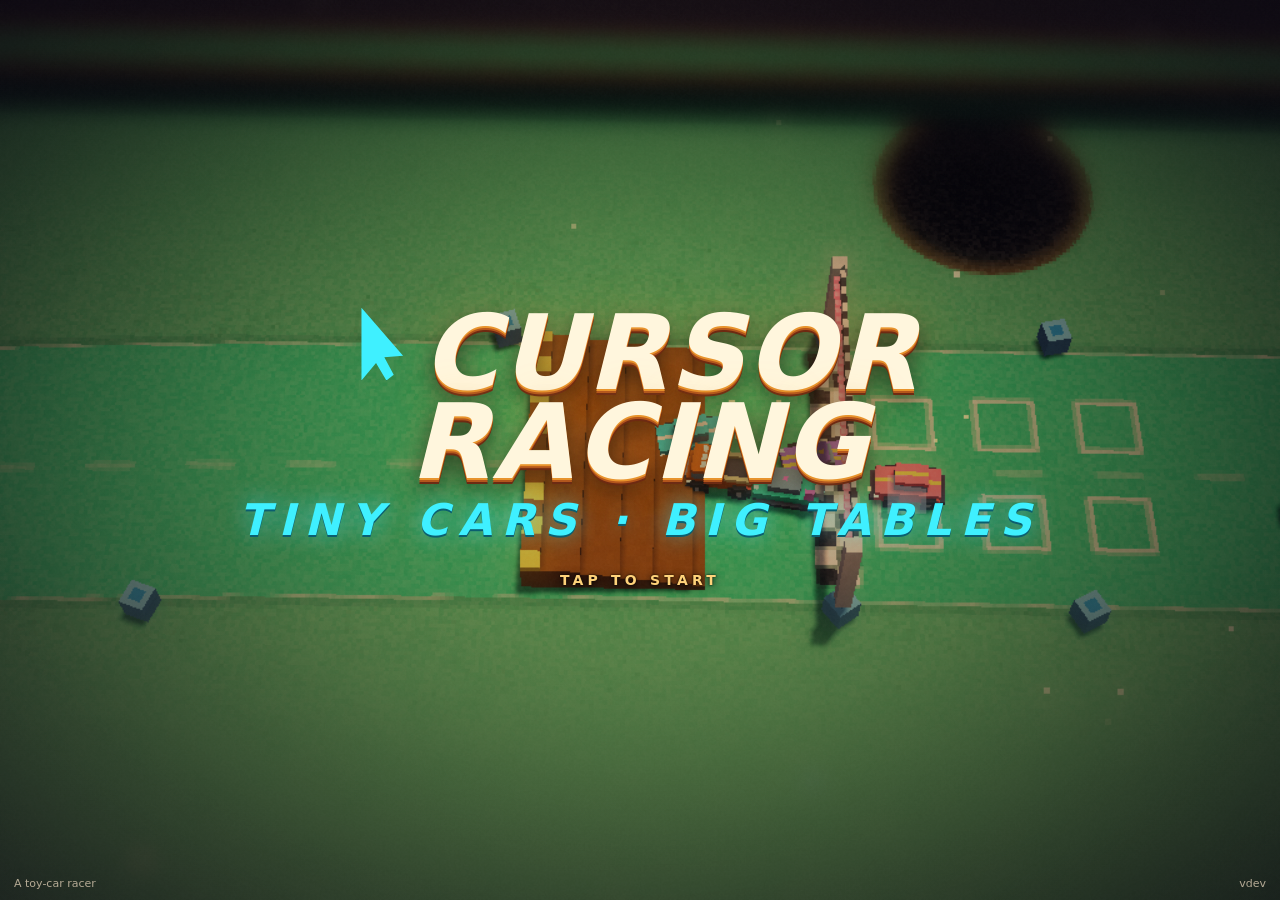
==== index.html @ c166838c "Initial commit" ====
<!DOCTYPE html>
<html lang="en">
<head>
  <meta charset="utf-8">
  <meta name="viewport" content="width=device-width, initial-scale=1, maximum-scale=1, user-scalable=no, viewport-fit=cover">
  <meta name="theme-color" content="#120f22">
  <meta name="description" content="Tiny toy cars racing across kitchen tables, desks, sandboxes and pool tables. A top-down micro racer with pixel-art diorama visuals.">
  <meta name="apple-mobile-web-app-capable" content="yes">
  <meta name="mobile-web-app-capable" content="yes">
  <meta name="apple-mobile-web-app-status-bar-style" content="black-translucent">
  <meta name="apple-mobile-web-app-title" content="Cursor Racing">
  <title>Cursor Racing</title>
  <link rel="manifest" href="manifest.webmanifest">
  <link rel="icon" href="icons/icon.svg" type="image/svg+xml">
  <link rel="apple-touch-icon" href="icons/apple-touch-icon.png">
  <link rel="stylesheet" href="css/style.css">
</head>
<body>
  <canvas id="cv" aria-label="Race track"></canvas>
  <div id="ui">
    <section id="scr-title" class="screen"></section>
    <section id="scr-menu" class="screen"></section>
    <section id="scr-cups" class="screen"></section>
    <section id="scr-tracks" class="screen"></section>
    <section id="scr-garage" class="screen"></section>
    <section id="scr-settings" class="screen"></section>
    <section id="scr-standings" class="screen"></section>
    <section id="scr-results" class="screen"></section>
    <section id="scr-hud" class="screen hud"></section>
  </div>
  <div id="modal" class="modal hidden"></div>
  <div id="toast" class="toast"></div>
  <div id="update" class="update hidden"></div>
  <noscript><p style="color:#fff;padding:2rem">Cursor Racing needs JavaScript enabled.</p></noscript>
  <script src="js/util.js"></script>
  <script src="js/gl.js"></script>
  <script src="js/models.js"></script>
  <script src="js/tracks.js"></script>
  <script src="js/world.js"></script>
  <script src="js/render.js"></script>
  <script src="js/audio.js"></script>
  <script src="js/save.js"></script>
  <script src="js/game.js"></script>
  <script src="js/ui.js"></script>
  <script src="js/main.js"></script>
</body>
</html>
---- css/style.css ----
/* Cursor Racing — UI. System fonts only. Diorama style: dark glass panels, thin gold trim, pixel accents. */
:root {
  --ink: #0d0b1a; --panel: rgba(18, 16, 36, 0.82); --panel2: rgba(30, 26, 58, 0.9);
  --line: rgba(255, 214, 140, 0.22); --line2: rgba(255, 214, 140, 0.5);
  --text: #f5efe1; --muted: #b5aa95; --gold: #ffd37a; --gold2: #f0a83c; --cyan: #3ff0ff; --hot: #ff4d6d; --ok: #69f0ae;
  --safe-t: env(safe-area-inset-top, 0px); --safe-b: env(safe-area-inset-bottom, 0px);
  --safe-l: env(safe-area-inset-left, 0px); --safe-r: env(safe-area-inset-right, 0px);
  --disp: "Trebuchet MS", "Avenir Next", "Segoe UI", ui-rounded, system-ui, sans-serif;
  font-family: ui-sans-serif, system-ui, -apple-system, "Segoe UI", Roboto, Arial, sans-serif;
}
* { box-sizing: border-box; -webkit-tap-highlight-color: transparent; }
html, body { margin: 0; height: 100%; background: var(--ink); color: var(--text); overflow: hidden; overscroll-behavior: none; }
body { user-select: none; -webkit-user-select: none; -webkit-touch-callout: none; touch-action: none; }
button { font: inherit; color: inherit; }
#cv { position: fixed; inset: 0; width: 100vw; height: 100vh; height: 100dvh; display: block; image-rendering: auto; }
#ui { position: fixed; inset: 0; pointer-events: none; }
.screen { position: absolute; inset: 0; display: none; pointer-events: auto; overflow-y: auto; overflow-x: hidden;
  padding: calc(14px + var(--safe-t)) calc(14px + var(--safe-r)) calc(18px + var(--safe-b)) calc(14px + var(--safe-l)); }
.screen.active { display: block; animation: rise .28s ease both; }
.screen.hud { padding: 0; overflow: hidden; pointer-events: none; animation: none; }
@keyframes rise { from { opacity: 0; transform: translateY(8px); } to { opacity: 1; transform: none; } }
.wrap { max-width: 920px; margin: 0 auto; }
h1, h2, h3 { margin: 0; font-family: var(--disp); }
h2 { font-size: 13px; letter-spacing: .22em; text-transform: uppercase; color: var(--gold); font-weight: 700; }
.muted { color: var(--muted); } .small { font-size: 12px; }
.row { display: flex; gap: 10px; align-items: center; } .spacer { flex: 1; }
.gold { color: var(--gold); }

/* panels with gold trim */
.panel { position: relative; background: linear-gradient(180deg, rgba(40, 34, 76, 0.86), rgba(16, 14, 32, 0.9)); border: 1px solid var(--line);
  border-radius: 14px; padding: 14px; box-shadow: 0 10px 30px rgba(0, 0, 0, 0.45), inset 0 1px 0 rgba(255, 240, 200, 0.08); backdrop-filter: blur(6px); -webkit-backdrop-filter: blur(6px); }
.panel::before { content: ""; position: absolute; inset: 4px; border: 1px solid rgba(255, 214, 140, 0.1); border-radius: 10px; pointer-events: none; }

/* buttons */
.btn { appearance: none; position: relative; border: 1px solid var(--line2); border-radius: 12px; padding: 13px 18px; cursor: pointer;
  background: linear-gradient(180deg, rgba(60, 52, 110, 0.95), rgba(28, 24, 54, 0.95)); font-weight: 800; font-family: var(--disp);
  letter-spacing: .06em; font-size: 15px; text-transform: uppercase; box-shadow: 0 4px 0 rgba(0, 0, 0, 0.35), inset 0 1px 0 rgba(255, 255, 255, 0.12);
  transition: transform .08s ease, filter .15s ease; }
.btn:active { transform: translateY(2px); box-shadow: 0 2px 0 rgba(0, 0, 0, 0.35); }
.btn:hover { filter: brightness(1.12); }
.btn.primary { background: linear-gradient(180deg, #ffd37a, #e8932c); color: #2a1606; border-color: #fff1c9; }
.btn.cyan { background: linear-gradient(180deg, #7ff7ff, #1fb7d6); color: #052129; border-color: #d9feff; }
.btn.ghost { background: rgba(255, 255, 255, 0.05); box-shadow: none; }
.btn.small { padding: 8px 12px; font-size: 12px; border-radius: 10px; }
.btn[disabled] { opacity: .45; filter: grayscale(.6); pointer-events: none; }
.btn .sub { display: block; font-size: 11px; font-weight: 600; letter-spacing: .04em; text-transform: none; opacity: .75; margin-top: 2px; font-family: system-ui, sans-serif; }

/* top bar */
.topbar { display: flex; align-items: center; gap: 10px; margin-bottom: 14px; }
.topbar h1 { font-size: 20px; letter-spacing: .08em; text-transform: uppercase; font-style: italic; }
.coins { display: inline-flex; align-items: center; gap: 6px; padding: 7px 12px; border-radius: 999px; background: rgba(0, 0, 0, 0.35); border: 1px solid var(--line); font-weight: 800; color: var(--gold); }
.coin { width: 14px; height: 14px; border-radius: 50%; background: radial-gradient(circle at 35% 35%, #fff3c4, #ffc94a 45%, #c27a12); box-shadow: 0 0 6px rgba(255, 200, 80, .6); display: inline-block; }

/* title */
#scr-title { display: none; text-align: center; }
#scr-title.active { display: flex; flex-direction: column; align-items: center; justify-content: center; }
.logo { font-family: var(--disp); font-weight: 900; font-style: italic; line-height: .86; text-transform: uppercase; letter-spacing: .02em;
  font-size: clamp(46px, 12vw, 104px); color: #fff6dd;
  text-shadow: 0 2px 0 #e8932c, 0 4px 0 #b4561c, 0 6px 0 #6e2a12, 0 10px 24px rgba(0, 0, 0, .6), 0 0 40px rgba(255, 190, 90, .35); }
.logo small { display: block; font-size: .42em; letter-spacing: .38em; color: var(--cyan); text-shadow: 0 2px 0 #0b5e70, 0 0 24px rgba(63, 240, 255, .6); margin-top: .3em; }
.logo .cur { display: inline-block; width: .5em; height: .7em; vertical-align: .08em; margin-right: .08em; background: var(--cyan); clip-path: polygon(0 0, 0 100%, 28% 76%, 48% 100%, 62% 92%, 44% 68%, 80% 66%); filter: drop-shadow(0 2px 0 #0b5e70); }
.tap { margin-top: 34px; font-weight: 800; letter-spacing: .3em; text-transform: uppercase; font-size: 14px; animation: blink 1.4s ease-in-out infinite; color: var(--gold); }
@keyframes blink { 50% { opacity: .35; } }
.ver { position: absolute; bottom: calc(10px + var(--safe-b)); right: calc(14px + var(--safe-r)); font-size: 11px; color: var(--muted); }
.titlefoot { position: absolute; bottom: calc(10px + var(--safe-b)); left: calc(14px + var(--safe-l)); font-size: 11px; color: var(--muted); }

/* main menu */
.menu-grid { display: grid; grid-template-columns: repeat(2, 1fr); gap: 12px; }
.menu-grid .btn { text-align: left; padding: 18px 16px; font-size: 17px; min-height: 84px; }
.menu-grid .btn.wide { grid-column: span 2; }
.menu-grid .btn .ico { float: right; font-size: 26px; opacity: .9; }
@media (min-width: 760px) { .menu-grid { grid-template-columns: repeat(3, 1fr); } .menu-grid .btn.wide { grid-column: span 3; } }
.menu-logo { font-size: clamp(30px, 7vw, 54px); margin: 4px 0 14px; text-align: left; }
.menu-logo small { letter-spacing: .3em; }

/* cards */
.cards { display: grid; grid-template-columns: repeat(auto-fill, minmax(200px, 1fr)); gap: 12px; }
.card { position: relative; padding: 12px; border-radius: 14px; border: 1px solid var(--line); background: linear-gradient(180deg, rgba(48, 42, 90, 0.85), rgba(20, 18, 40, 0.9)); cursor: pointer; transition: transform .1s ease, border-color .15s; }
.card:hover { border-color: var(--line2); transform: translateY(-2px); }
.card.sel { border-color: var(--cyan); box-shadow: 0 0 0 2px rgba(63, 240, 255, .35), 0 8px 24px rgba(0, 0, 0, .4); }
.card.locked { opacity: .55; cursor: default; }
.card h3 { font-size: 16px; letter-spacing: .04em; }
.card .meta { font-size: 12px; color: var(--muted); margin-top: 4px; }
.card .tag { position: absolute; top: 10px; right: 10px; font-size: 10px; font-weight: 800; letter-spacing: .12em; text-transform: uppercase; padding: 3px 7px; border-radius: 6px; background: rgba(0, 0, 0, .35); color: var(--gold); }
.card .thumb { width: 100%; aspect-ratio: 16/10; border-radius: 10px; background: #0003; display: block; margin-bottom: 8px; image-rendering: pixelated; object-fit: contain; }
.trophy { display: inline-block; width: 18px; height: 18px; margin-right: 4px; vertical-align: -3px; clip-path: polygon(10% 0, 90% 0, 85% 40%, 60% 60%, 60% 78%, 78% 100%, 22% 100%, 40% 78%, 40% 60%, 15% 40%); }
.trophy.g1 { background: linear-gradient(#fff3bf, #f59f00); } .trophy.g2 { background: linear-gradient(#f8f9fa, #adb5bd); } .trophy.g3 { background: linear-gradient(#ffd8a8, #c06a2a); } .trophy.g0 { background: #ffffff22; }

/* garage */
.garage { display: grid; grid-template-columns: 1fr; gap: 12px; }
@media (min-width: 760px) { .garage { grid-template-columns: 1.1fr 1fr; } }
.showcase { display: flex; flex-direction: column; align-items: center; justify-content: center; min-height: 220px; background: radial-gradient(ellipse at 50% 70%, rgba(255, 211, 122, .18), transparent 65%); }
.showcase canvas { image-rendering: pixelated; width: min(320px, 80%); height: auto; animation: bob 2.4s ease-in-out infinite; }
@keyframes bob { 50% { transform: translateY(-5px); } }
.carnav { display: flex; align-items: center; gap: 8px; width: 100%; }
.carnav h3 { flex: 1; text-align: center; font-size: 22px; font-style: italic; text-transform: uppercase; letter-spacing: .06em; }
.stat { display: grid; grid-template-columns: 76px 1fr; gap: 8px; align-items: center; font-size: 12px; margin: 6px 0; color: var(--muted); font-weight: 700; letter-spacing: .08em; text-transform: uppercase; }
.bar { height: 10px; border-radius: 6px; background: rgba(255, 255, 255, .08); overflow: hidden; position: relative; }
.bar i { position: absolute; inset: 0 auto 0 0; background: linear-gradient(90deg, var(--gold2), var(--gold)); border-radius: 6px; }
.bar b { position: absolute; inset: 0 auto 0 0; background: linear-gradient(90deg, #1fb7d6, var(--cyan)); border-radius: 6px; opacity: .9; }
.paints { display: flex; flex-wrap: wrap; gap: 8px; margin-top: 8px; }
.sw { width: 30px; height: 30px; border-radius: 8px; border: 2px solid rgba(255, 255, 255, .2); cursor: pointer; box-shadow: inset 0 -6px 0 rgba(0, 0, 0, .25); }
.sw.sel { border-color: #fff; box-shadow: 0 0 0 2px var(--cyan), inset 0 -6px 0 rgba(0, 0, 0, .25); }
.upg { display: grid; grid-template-columns: 1fr auto; gap: 8px; align-items: center; padding: 8px 0; border-top: 1px solid var(--line); }
.pips { display: inline-flex; gap: 3px; margin-left: 6px; } .pips i { width: 10px; height: 10px; border-radius: 2px; background: rgba(255, 255, 255, .12); } .pips i.on { background: var(--cyan); box-shadow: 0 0 6px rgba(63, 240, 255, .6); }

/* settings */
.set { display: grid; grid-template-columns: 1fr auto; gap: 10px; align-items: center; padding: 10px 0; border-bottom: 1px solid var(--line); }
.set:last-child { border-bottom: 0; }
.set .lbl b { display: block; font-size: 14px; } .set .lbl span { font-size: 12px; color: var(--muted); }
.seg { display: inline-flex; border: 1px solid var(--line2); border-radius: 10px; overflow: hidden; }
.seg button { border: 0; background: transparent; padding: 8px 10px; font-weight: 800; font-size: 12px; letter-spacing: .06em; text-transform: uppercase; cursor: pointer; }
.seg button.on { background: var(--gold); color: #2a1606; }
input[type=range] { width: 140px; accent-color: var(--gold); }
.tog { width: 52px; height: 30px; border-radius: 999px; border: 1px solid var(--line2); background: rgba(255, 255, 255, .08); position: relative; cursor: pointer; }
.tog::after { content: ""; position: absolute; top: 3px; left: 3px; width: 22px; height: 22px; border-radius: 50%; background: #ddd; transition: left .15s; }
.tog.on { background: var(--gold2); } .tog.on::after { left: 25px; background: #fff; }

/* standings / results */
.table { width: 100%; border-collapse: collapse; font-size: 14px; }
.table td, .table th { padding: 9px 8px; text-align: left; border-bottom: 1px solid var(--line); }
.table th { font-size: 11px; color: var(--muted); letter-spacing: .14em; text-transform: uppercase; }
.table tr.me td { color: var(--cyan); font-weight: 800; }
.table td.num { text-align: right; font-variant-numeric: tabular-nums; }
.chip { display: inline-block; width: 12px; height: 12px; border-radius: 3px; margin-right: 6px; vertical-align: -1px; }
.bigplace { font-family: var(--disp); font-weight: 900; font-style: italic; font-size: clamp(56px, 14vw, 110px); line-height: 1; text-align: center; color: #fff6dd; text-shadow: 0 3px 0 #e8932c, 0 6px 0 #6e2a12, 0 10px 30px rgba(0, 0, 0, .6); }
.reward { text-align: center; font-weight: 800; color: var(--gold); margin: 6px 0 14px; }
.actions { display: flex; gap: 10px; flex-wrap: wrap; margin-top: 14px; } .actions .btn { flex: 1; min-width: 140px; }

/* HUD */
.hud-top { position: absolute; top: calc(8px + var(--safe-t)); left: calc(10px + var(--safe-l)); right: calc(10px + var(--safe-r)); display: flex; align-items: flex-start; gap: 10px; pointer-events: none; }
.hud-box { background: rgba(10, 8, 22, 0.55); border: 1px solid rgba(255, 214, 140, .2); border-radius: 12px; padding: 6px 10px; backdrop-filter: blur(4px); -webkit-backdrop-filter: blur(4px); text-shadow: 0 1px 2px #000; }
.hud-pos { font-family: var(--disp); font-weight: 900; font-style: italic; font-size: 38px; line-height: 1; color: #fff6dd; text-shadow: 0 2px 0 #e8932c, 0 3px 0 #6e2a12, 0 4px 10px #000; }
.hud-pos sup { font-size: 16px; margin-left: 1px; }
.hud-pos small { font-size: 14px; color: var(--muted); text-shadow: none; margin-left: 3px; font-style: normal; }
.hud-lap { font-weight: 800; font-size: 13px; letter-spacing: .1em; } .hud-time { font-variant-numeric: tabular-nums; font-size: 13px; color: var(--muted); }
.hud-pause { pointer-events: auto; width: 44px; height: 44px; border-radius: 12px; border: 1px solid rgba(255, 214, 140, .3); background: rgba(10, 8, 22, .55); display: grid; place-items: center; cursor: pointer; }
.hud-pause::before { content: ""; width: 14px; height: 16px; border-left: 5px solid #fff; border-right: 5px solid #fff; box-sizing: border-box; }
.minimap { width: 120px; height: auto; border-radius: 10px; background: rgba(10, 8, 22, .45); border: 1px solid rgba(255, 214, 140, .2); }
.boostbar { width: 120px; height: 9px; border-radius: 6px; background: rgba(0, 0, 0, .45); overflow: hidden; margin-top: 5px; border: 1px solid rgba(255, 255, 255, .15); }
.boostbar i { display: block; height: 100%; width: 0; background: linear-gradient(90deg, #ff922b, #ffd43b, #fff3bf); box-shadow: 0 0 8px #ffb84d; }
.boostbar.full i { animation: pulse .5s ease-in-out infinite alternate; }
@keyframes pulse { to { filter: brightness(1.5); } }
.ko-pips { display: flex; gap: 6px; flex-wrap: wrap; } .ko-pips div { font-size: 11px; font-weight: 800; display: flex; align-items: center; gap: 4px; }
.ko-pips i { width: 9px; height: 9px; border-radius: 50%; background: rgba(255, 255, 255, .15); display: inline-block; } .ko-pips i.on { background: var(--gold); box-shadow: 0 0 6px var(--gold); }

.hud-msg { position: absolute; left: 0; right: 0; top: 30%; text-align: center; pointer-events: none; }
.hud-msg div { display: inline-block; font-family: var(--disp); font-weight: 900; font-style: italic; text-transform: uppercase; font-size: clamp(30px, 8vw, 64px); color: #fff6dd;
  text-shadow: 0 3px 0 #e8932c, 0 6px 0 #6e2a12, 0 10px 24px rgba(0, 0, 0, .7); animation: pop .35s cubic-bezier(.2, 1.6, .5, 1) both; }
.hud-msg div.count { font-size: clamp(60px, 18vw, 140px); }
.hud-msg div.warn { color: #ffd6dd; text-shadow: 0 3px 0 #e03157, 0 6px 0 #5c0f22, 0 10px 24px rgba(0, 0, 0, .7); }
.hud-msg div.info { font-size: clamp(22px, 6vw, 40px); }
@keyframes pop { from { transform: scale(.4); opacity: 0; } to { transform: none; opacity: 1; } }

/* touch controls */
.touch { position: absolute; inset: 0; pointer-events: auto; touch-action: none; }
.tbtn { position: absolute; border-radius: 50%; border: 2px solid rgba(255, 255, 255, .28); background: rgba(10, 8, 22, .35); display: grid; place-items: center;
  font-weight: 900; font-size: 12px; letter-spacing: .1em; color: rgba(255, 255, 255, .9); backdrop-filter: blur(2px); -webkit-backdrop-filter: blur(2px); text-shadow: 0 1px 2px #000; }
.tbtn.on { background: rgba(255, 211, 122, .4); border-color: var(--gold); }
.tbtn.boost { width: 86px; height: 86px; right: calc(22px + var(--safe-r)); bottom: calc(26px + var(--safe-b)); border-color: rgba(255, 180, 80, .6); }
.tbtn.boost .ring { position: absolute; inset: -6px; border-radius: 50%; background: conic-gradient(#ffd43b var(--p, 0%), transparent 0); -webkit-mask: radial-gradient(circle, transparent 58%, #000 60%); mask: radial-gradient(circle, transparent 58%, #000 60%); }
.tbtn.brake { width: 66px; height: 66px; right: calc(122px + var(--safe-r)); bottom: calc(22px + var(--safe-b)); }
.tbtn.gas { width: 76px; height: 76px; right: calc(30px + var(--safe-r)); bottom: calc(128px + var(--safe-b)); }
.tbtn.left, .tbtn.right { width: 78px; height: 78px; bottom: calc(26px + var(--safe-b)); font-size: 26px; }
.tbtn.left { left: calc(20px + var(--safe-l)); } .tbtn.right { left: calc(112px + var(--safe-l)); }
.stick-base { position: absolute; width: 120px; height: 120px; margin: -60px 0 0 -60px; border-radius: 50%; border: 2px solid rgba(255, 255, 255, .25); background: radial-gradient(circle, rgba(63, 240, 255, .12), rgba(10, 8, 22, .25)); pointer-events: none; display: none; }
.stick-knob { position: absolute; left: 50%; top: 50%; width: 52px; height: 52px; margin: -26px 0 0 -26px; border-radius: 50%; background: radial-gradient(circle at 40% 35%, #c9fbff, #3ff0ff 60%, #148da3); box-shadow: 0 0 16px rgba(63, 240, 255, .6); }
.stick-hint { position: absolute; left: calc(20px + var(--safe-l)); bottom: calc(30px + var(--safe-b)); font-size: 11px; font-weight: 800; letter-spacing: .14em; color: rgba(255, 255, 255, .55); text-transform: uppercase; pointer-events: none; }

/* modal / toast / update */
.modal { position: fixed; inset: 0; z-index: 20; display: grid; place-items: center; background: rgba(5, 4, 12, .6); padding: 18px; }
.modal.hidden { display: none; }
.modal .panel { width: min(460px, 100%); max-height: 88vh; overflow: auto; }
.modal h2 { margin-bottom: 10px; }
.hidden { display: none !important; }
.toast { position: fixed; left: 50%; bottom: calc(24px + var(--safe-b)); transform: translate(-50%, 30px); opacity: 0; transition: all .25s ease; z-index: 30; pointer-events: none;
  background: rgba(18, 16, 36, .95); border: 1px solid var(--line2); border-radius: 12px; padding: 10px 16px; font-weight: 700; font-size: 14px; max-width: 90vw; text-align: center; }
.toast.show { opacity: 1; transform: translate(-50%, 0); }
.update { position: fixed; top: calc(10px + var(--safe-t)); left: 50%; transform: translateX(-50%); z-index: 25; display: flex; gap: 10px; align-items: center;
  background: rgba(18, 16, 36, .95); border: 1px solid var(--line2); border-radius: 12px; padding: 8px 10px 8px 14px; font-size: 13px; font-weight: 700; }
.help li { margin: 6px 0; color: var(--muted); } .help b { color: var(--text); }
@media (prefers-reduced-motion: reduce) { .screen.active, .showcase canvas, .tap { animation: none; } }
/* keep menus readable over the live race behind them */
#scr-menu, #scr-cups, #scr-tracks, #scr-garage, #scr-settings, #scr-standings, #scr-results { background: linear-gradient(180deg, rgba(13, 11, 26, 0.55), rgba(13, 11, 26, 0.35) 40%, rgba(13, 11, 26, 0.75)); }
#scr-title { background: radial-gradient(ellipse at 50% 45%, rgba(13, 11, 26, 0.15), rgba(13, 11, 26, 0.6)); }
.btn.ghost { background: rgba(18, 16, 36, 0.72); }
.logo small { letter-spacing: .22em; }
.tap { text-shadow: 0 2px 8px #000, 0 0 2px #000; }
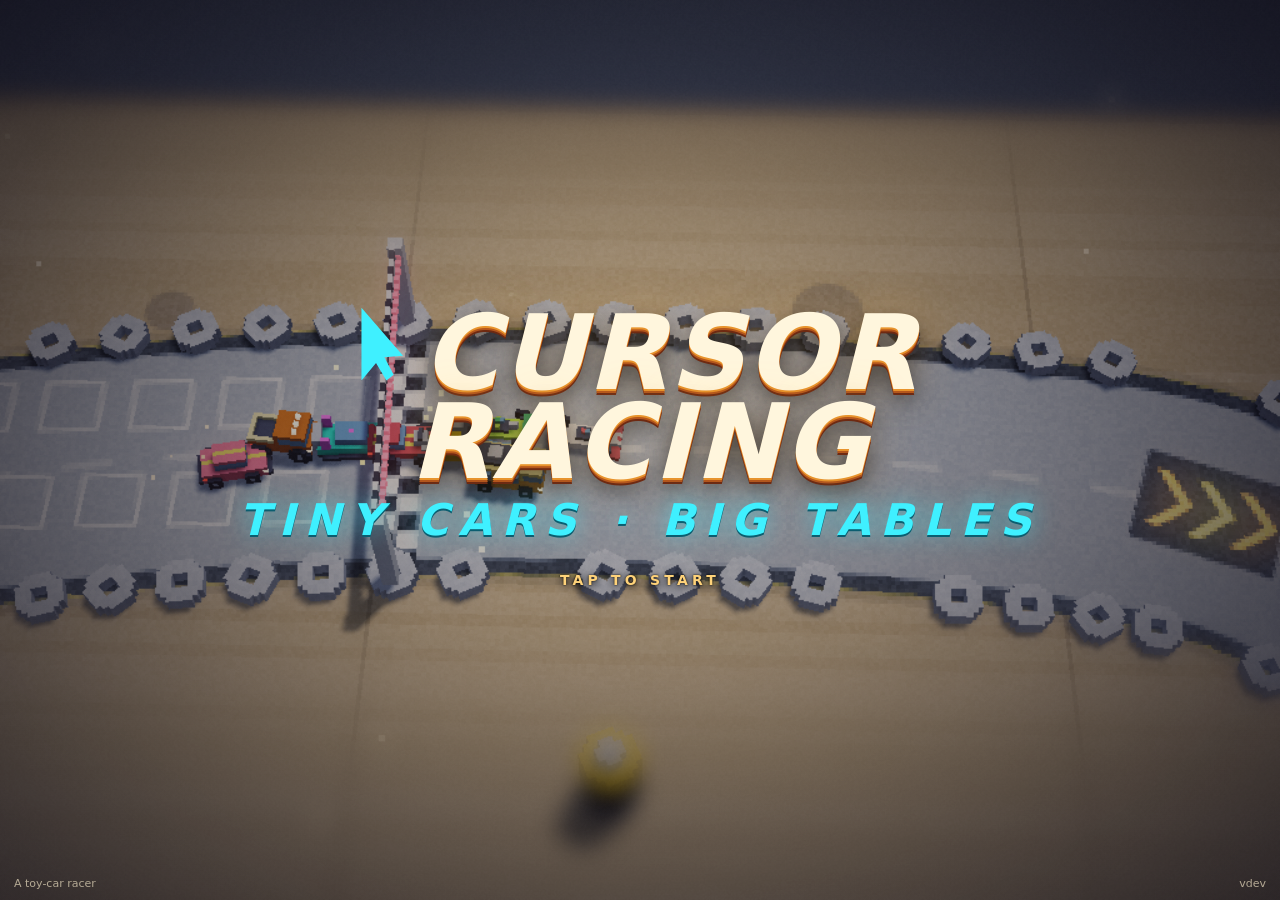
==== commit b1a4ac7b: "1.2.0: custom races with up to 19 rivals, hazards, power-ups, 8 new cars, per-table music - Quick Ra" ====
--- a/index.html
+++ b/index.html
@@ -40,6 +40,7 @@
   <script src="js/render.js"></script>
   <script src="js/audio.js"></script>
   <script src="js/save.js"></script>
+  <script src="js/extras.js"></script>
   <script src="js/game.js"></script>
   <script src="js/ui.js"></script>
   <script src="js/main.js"></script>
--- a/css/style.css
+++ b/css/style.css
@@ -186,3 +186,24 @@
 .btn.ghost { background: rgba(18, 16, 36, 0.72); }
 .logo small { letter-spacing: .22em; }
 .tap { text-shadow: 0 2px 8px #000, 0 0 2px #000; }
+/* race setup */
+.setup { display: grid; gap: 10px; margin-bottom: 14px; }
+.setrow { display: flex; align-items: center; gap: 12px; flex-wrap: wrap; }
+.setrow > span:first-child { width: 104px; font-weight: 800; font-size: 13px; letter-spacing: .1em; text-transform: uppercase; color: var(--gold); }
+.setrow input[type=range] { flex: 1; min-width: 140px; max-width: 320px; }
+.setrow b { min-width: 24px; text-align: center; font-size: 18px; }
+.stepper { display: inline-flex; align-items: center; gap: 10px; }
+/* power-up slot, running order, song title */
+.hud-item { pointer-events: auto; width: 52px; height: 52px; border-radius: 12px; border: 2px dashed rgba(255, 214, 140, .35); background: rgba(10, 8, 22, .45); display: grid; place-items: center; font-size: 28px; cursor: pointer; }
+.hud-item.full { border: 2px solid var(--gold); box-shadow: 0 0 14px rgba(255, 211, 122, .6); animation: pulse .6s ease-in-out infinite alternate; }
+.hud-board { position: absolute; left: calc(10px + var(--safe-l)); top: calc(112px + var(--safe-t)); font-size: 12px; font-weight: 700; pointer-events: none; text-shadow: 0 1px 2px #000; }
+.hud-board div { display: flex; align-items: center; gap: 6px; padding: 2px 8px 2px 4px; margin-bottom: 2px; border-radius: 6px; background: rgba(10, 8, 22, .45); min-width: 92px; }
+.hud-board div.me { background: rgba(63, 240, 255, .25); color: #fff; }
+.hud-board div.gap { background: none; justify-content: center; min-width: 0; padding: 0; }
+.hud-board b { width: 16px; text-align: right; color: var(--gold); }
+.hud-board i { width: 8px; height: 8px; border-radius: 2px; display: inline-block; }
+.hud-song { position: absolute; left: 50%; bottom: calc(14px + var(--safe-b)); transform: translateX(-50%); font-size: 12px; font-weight: 700; color: var(--muted); opacity: 0; animation: songIn 5s ease 1s both; pointer-events: none; text-shadow: 0 1px 2px #000; white-space: nowrap; }
+@keyframes songIn { 10%, 75% { opacity: .9; } 100% { opacity: 0; } }
+.tbtn.itembtn { width: 64px; height: 64px; right: calc(118px + var(--safe-r)); bottom: calc(100px + var(--safe-b)); font-size: 22px; }
+.tbtn.itembtn.full { border-color: var(--gold); background: rgba(255, 211, 122, .3); }
+@media (max-height: 520px) { .hud-board { display: none; } }
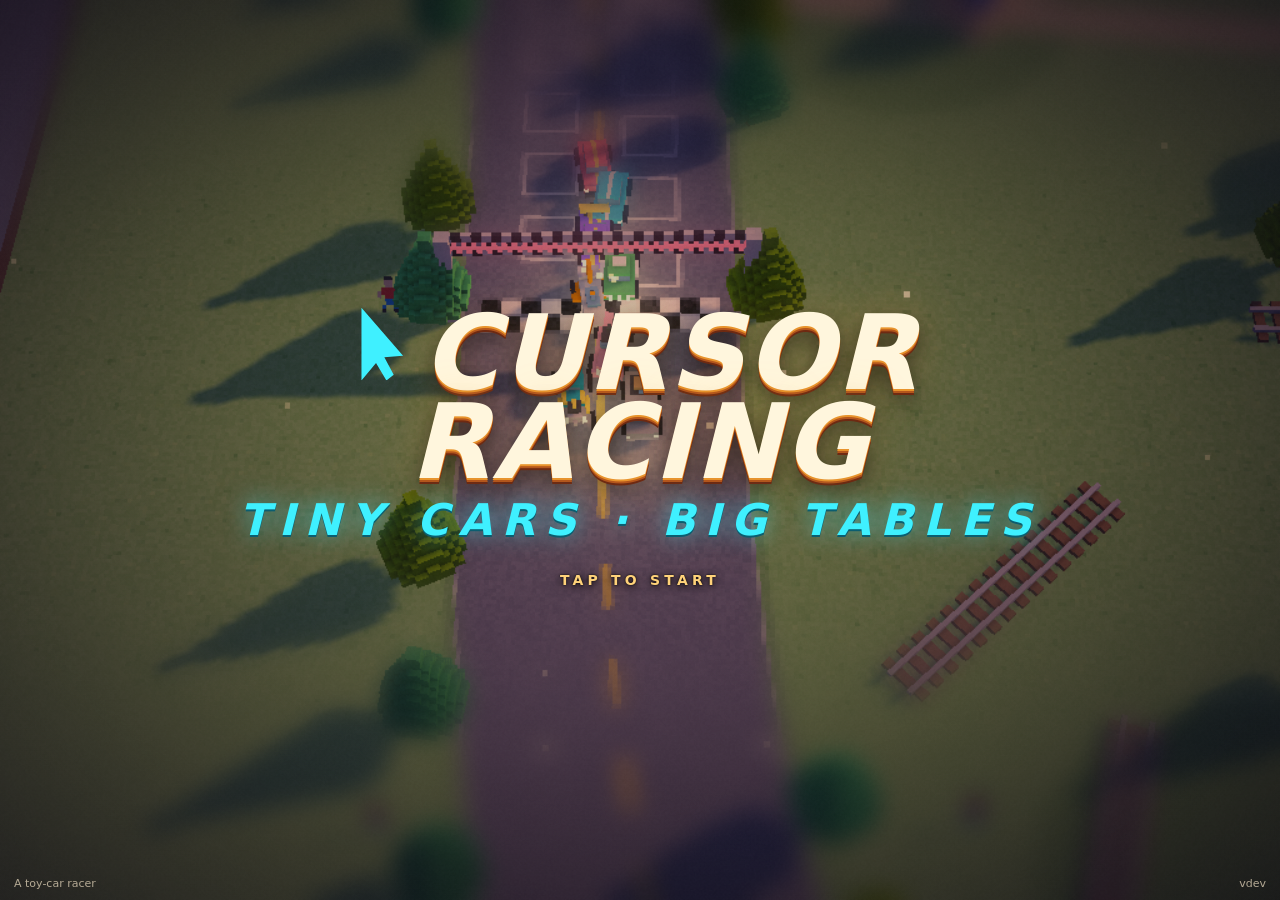
==== commit d9015d40: "1.5.0: car shop with search/sort/filters, 30 more cars (64 total), obstacles toggle" ====
--- a/index.html
+++ b/index.html
@@ -23,6 +23,7 @@
     <section id="scr-cups" class="screen"></section>
     <section id="scr-tracks" class="screen"></section>
     <section id="scr-garage" class="screen"></section>
+    <section id="scr-shop" class="screen"></section>
     <section id="scr-settings" class="screen"></section>
     <section id="scr-standings" class="screen"></section>
     <section id="scr-results" class="screen"></section>
--- a/css/style.css
+++ b/css/style.css
@@ -181,7 +181,7 @@
 .help li { margin: 6px 0; color: var(--muted); } .help b { color: var(--text); }
 @media (prefers-reduced-motion: reduce) { .screen.active, .showcase canvas, .tap { animation: none; } }
 /* keep menus readable over the live race behind them */
-#scr-menu, #scr-cups, #scr-tracks, #scr-garage, #scr-settings, #scr-standings, #scr-results { background: linear-gradient(180deg, rgba(13, 11, 26, 0.55), rgba(13, 11, 26, 0.35) 40%, rgba(13, 11, 26, 0.75)); }
+#scr-menu, #scr-cups, #scr-tracks, #scr-garage, #scr-shop, #scr-settings, #scr-standings, #scr-results { background: linear-gradient(180deg, rgba(13, 11, 26, 0.55), rgba(13, 11, 26, 0.35) 40%, rgba(13, 11, 26, 0.75)); }
 #scr-title { background: radial-gradient(ellipse at 50% 45%, rgba(13, 11, 26, 0.15), rgba(13, 11, 26, 0.6)); }
 .btn.ghost { background: rgba(18, 16, 36, 0.72); }
 .logo small { letter-spacing: .22em; }
@@ -207,3 +207,41 @@
 .tbtn.itembtn { width: 64px; height: 64px; right: calc(118px + var(--safe-r)); bottom: calc(100px + var(--safe-b)); font-size: 22px; }
 .tbtn.itembtn.full { border-color: var(--gold); background: rgba(255, 211, 122, .3); }
 @media (max-height: 520px) { .hud-board { display: none; } }
+/* garage car picker */
+.carstrip { display: flex; gap: 6px; overflow-x: auto; padding: 4px 2px 8px; margin-bottom: 4px; scrollbar-width: thin; touch-action: pan-x; }
+.carstrip button { flex: 0 0 auto; width: 64px; height: 50px; border-radius: 10px; border: 1px solid var(--line); background: rgba(18, 16, 36, .75); display: grid; place-items: center; cursor: pointer; padding: 2px; }
+.carstrip button img { max-width: 100%; max-height: 100%; image-rendering: pixelated; }
+.carstrip button.sel { border-color: var(--cyan); box-shadow: 0 0 0 2px rgba(63, 240, 255, .35); }
+.carstrip button.lock img { filter: grayscale(.9) brightness(.55); }
+/* driving lesson coach box */
+.hud-coach { position: absolute; left: 50%; top: calc(74px + var(--safe-t)); transform: translateX(-50%); width: min(440px, calc(100vw - 24px)); padding: 10px 14px; border-radius: 14px;
+  background: rgba(14, 12, 30, .82); border: 1px solid var(--line2); box-shadow: 0 8px 24px rgba(0, 0, 0, .45); text-align: center; pointer-events: none; }
+.hud-coach small { color: var(--gold); font-weight: 800; letter-spacing: .16em; text-transform: uppercase; font-size: 10px; }
+.hud-coach p { margin: 4px 0 6px; font-size: 14px; line-height: 1.35; }
+.hud-coach b { color: var(--cyan); font-size: 13px; letter-spacing: .04em; }
+.hud-coach.pop { animation: pop .35s cubic-bezier(.2, 1.6, .5, 1) both; }
+@keyframes coachpop { from { transform: translateX(-50%) scale(.8); opacity: 0; } to { transform: translateX(-50%); opacity: 1; } }
+.hud-coach.pop { animation-name: coachpop; }
+@media (max-width: 520px) { .hud-coach { top: calc(128px + var(--safe-t)); } }
+/* car shop */
+.shopbar { display: grid; gap: 10px; grid-template-columns: 1fr auto; align-items: center; }
+.shopbar input[type=search] { width: 100%; padding: 11px 14px; border-radius: 10px; border: 1px solid var(--line2); background: rgba(0, 0, 0, .35); color: var(--text); font: inherit; font-size: 16px; user-select: text; -webkit-user-select: text; outline: none; }
+.shopbar input[type=search]:focus { border-color: var(--cyan); }
+.shopbar select { padding: 9px 8px; border-radius: 10px; border: 1px solid var(--line2); background: #1c1936; color: var(--text); font: inherit; font-size: 14px; margin-left: 4px; }
+.chips { grid-column: 1 / -1; display: flex; gap: 6px; flex-wrap: wrap; }
+.chips button { border: 1px solid var(--line2); background: rgba(255, 255, 255, .05); border-radius: 999px; padding: 6px 12px; font-size: 12px; font-weight: 800; letter-spacing: .04em; cursor: pointer; }
+.chips button.on { background: var(--gold); color: #2a1606; border-color: #fff1c9; }
+@media (max-width: 520px) { .shopbar { grid-template-columns: 1fr; } }
+.cards.shop { grid-template-columns: repeat(auto-fill, minmax(250px, 1fr)); }
+.shopcard { cursor: default; display: flex; flex-direction: column; gap: 8px; }
+.shopcard:hover { transform: none; }
+.sc-top { display: grid; grid-template-columns: 96px 1fr; gap: 10px; align-items: center; }
+.sc-top img { width: 96px; height: 70px; object-fit: contain; image-rendering: pixelated; background: rgba(0, 0, 0, .25); border-radius: 10px; }
+.mini { display: grid; grid-template-columns: 52px 1fr 52px 1fr; gap: 5px 8px; align-items: center; font-size: 10px; font-weight: 700; letter-spacing: .08em; text-transform: uppercase; color: var(--muted); }
+.mini .bar { height: 7px; }
+.tags { display: flex; gap: 5px; flex-wrap: wrap; min-height: 0; }
+.tags span { font-size: 10px; font-weight: 800; letter-spacing: .06em; text-transform: uppercase; padding: 3px 7px; border-radius: 6px; background: rgba(63, 240, 255, .14); color: var(--cyan); }
+.shopcard .btn { margin-top: auto; }
+.carstrip button.cur { border-color: var(--gold); }
+.carstrip button.more { color: var(--gold); font-size: 20px; font-weight: 900; line-height: 1; border-style: dashed; }
+.carstrip button.more small { display: block; font-size: 9px; letter-spacing: .1em; text-transform: uppercase; }
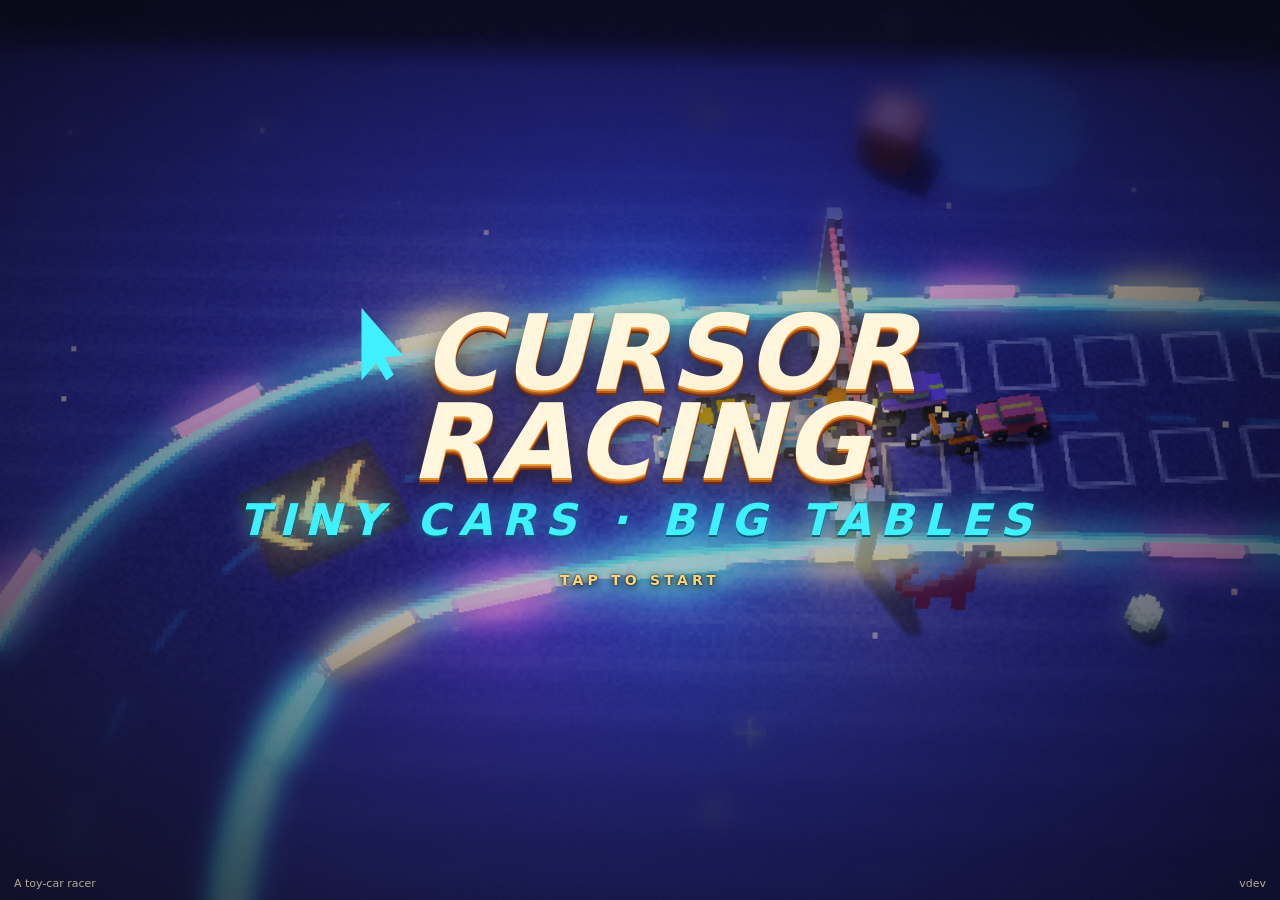
==== commit 719406f8: "1.7.0: cup screen with restart/abandon and retries, rebalanced economy, grouped track list, records," ====
--- a/index.html
+++ b/index.html
@@ -24,6 +24,7 @@
     <section id="scr-tracks" class="screen"></section>
     <section id="scr-garage" class="screen"></section>
     <section id="scr-shop" class="screen"></section>
+    <section id="scr-records" class="screen"></section>
     <section id="scr-settings" class="screen"></section>
     <section id="scr-standings" class="screen"></section>
     <section id="scr-results" class="screen"></section>
--- a/css/style.css
+++ b/css/style.css
@@ -181,7 +181,7 @@
 .help li { margin: 6px 0; color: var(--muted); } .help b { color: var(--text); }
 @media (prefers-reduced-motion: reduce) { .screen.active, .showcase canvas, .tap { animation: none; } }
 /* keep menus readable over the live race behind them */
-#scr-menu, #scr-cups, #scr-tracks, #scr-garage, #scr-shop, #scr-settings, #scr-standings, #scr-results { background: linear-gradient(180deg, rgba(13, 11, 26, 0.55), rgba(13, 11, 26, 0.35) 40%, rgba(13, 11, 26, 0.75)); }
+#scr-menu, #scr-cups, #scr-tracks, #scr-garage, #scr-shop, #scr-records, #scr-settings, #scr-standings, #scr-results { background: linear-gradient(180deg, rgba(13, 11, 26, 0.55), rgba(13, 11, 26, 0.35) 40%, rgba(13, 11, 26, 0.75)); }
 #scr-title { background: radial-gradient(ellipse at 50% 45%, rgba(13, 11, 26, 0.15), rgba(13, 11, 26, 0.6)); }
 .btn.ghost { background: rgba(18, 16, 36, 0.72); }
 .logo small { letter-spacing: .22em; }
@@ -245,3 +245,19 @@
 .carstrip button.cur { border-color: var(--gold); }
 .carstrip button.more { color: var(--gold); font-size: 20px; font-weight: 900; line-height: 1; border-style: dashed; }
 .carstrip button.more small { display: block; font-size: 9px; letter-spacing: .1em; text-transform: uppercase; }
+/* track groups, records, backup, developer options */
+h2.grp { margin: 18px 0 8px; padding-top: 10px; border-top: 1px solid var(--line); }
+h2.grp span { font-size: 10px; padding: 2px 7px; border-radius: 6px; background: rgba(0, 0, 0, .35); color: var(--muted); margin-left: 6px; letter-spacing: .12em; }
+.statgrid { display: grid; grid-template-columns: repeat(auto-fill, minmax(120px, 1fr)); gap: 8px; margin-top: 10px; }
+.statgrid div { background: rgba(0, 0, 0, .28); border-radius: 10px; padding: 10px; text-align: center; }
+.statgrid b { display: block; font-size: 22px; font-family: var(--disp); color: var(--gold); }
+.statgrid span { font-size: 11px; color: var(--muted); letter-spacing: .08em; text-transform: uppercase; font-weight: 700; }
+.trophies { display: grid; grid-template-columns: repeat(auto-fill, minmax(150px, 1fr)); gap: 8px; margin-top: 10px; }
+.trophies div { display: grid; grid-template-columns: auto 1fr; gap: 0 8px; align-items: center; background: rgba(0, 0, 0, .28); border-radius: 10px; padding: 8px 10px; }
+.trophies div.off { opacity: .45; }
+.trophies .trophy { grid-row: span 2; width: 26px; height: 26px; margin: 0; }
+.trophies b { font-size: 13px; }
+.modal textarea { width: 100%; border-radius: 10px; border: 1px solid var(--line2); background: rgba(0, 0, 0, .4); color: var(--text); font: 12px/1.4 ui-monospace, Menlo, Consolas, monospace; padding: 10px; resize: none; word-break: break-all; user-select: text; -webkit-user-select: text; }
+details.dev { margin-top: 14px; border: 1px dashed var(--line2); border-radius: 12px; padding: 10px 14px; background: rgba(18, 16, 36, .7); }
+details.dev summary { cursor: pointer; font-weight: 800; font-size: 13px; letter-spacing: .1em; text-transform: uppercase; color: var(--muted); }
+details.dev .actions { margin-top: 8px; }
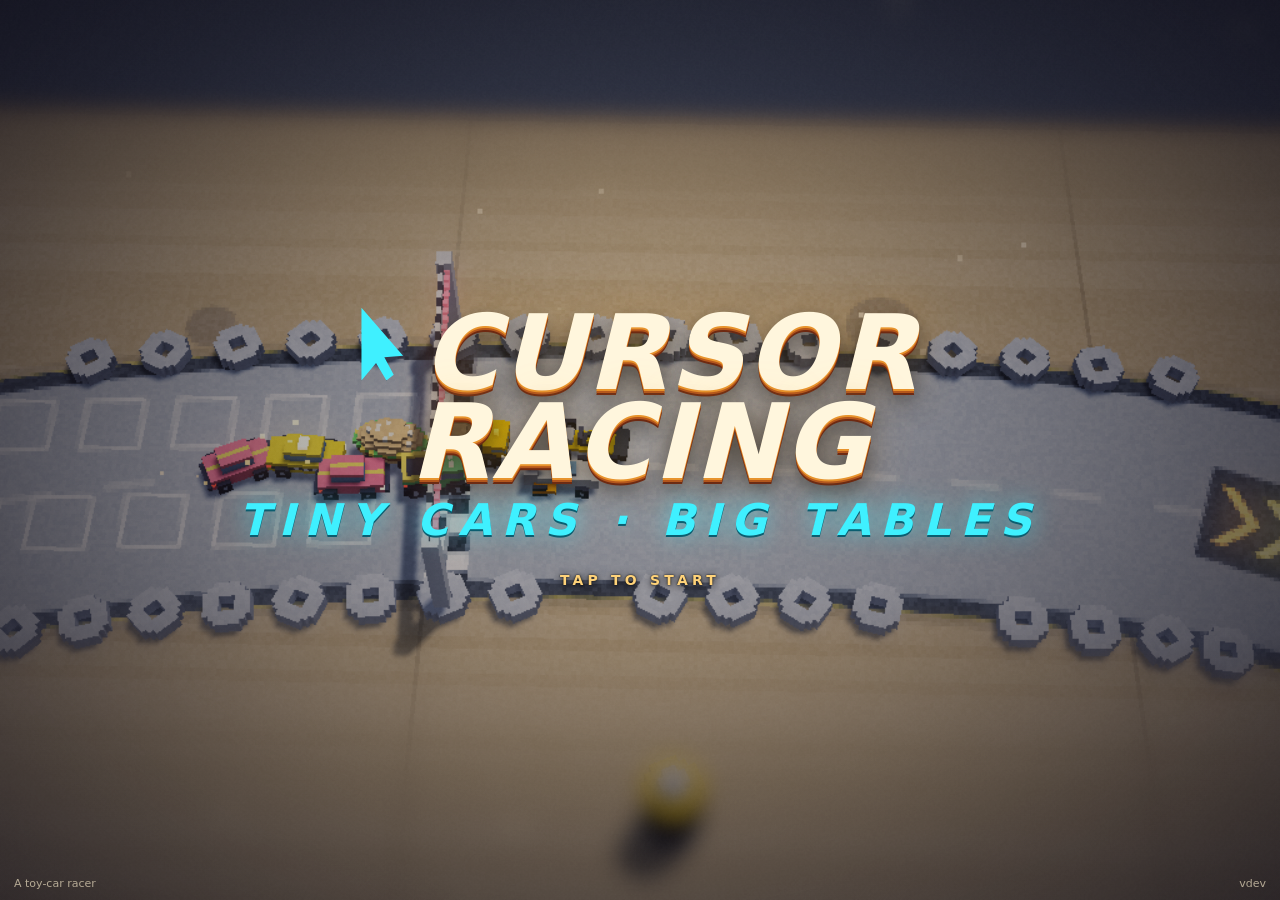
==== commit 34d5a72d: "1.9.0: sideways by default with a turn-your-phone prompt; landscape layouts for every screen; simple" ====
--- a/index.html
+++ b/index.html
@@ -33,6 +33,7 @@
   <div id="modal" class="modal hidden"></div>
   <div id="toast" class="toast"></div>
   <div id="update" class="update hidden"></div>
+  <div id="rotate" class="rotate hidden"></div>
   <noscript><p style="color:#fff;padding:2rem">Cursor Racing needs JavaScript enabled.</p></noscript>
   <script src="js/util.js"></script>
   <script src="js/gl.js"></script>
--- a/css/style.css
+++ b/css/style.css
@@ -261,3 +261,125 @@
 details.dev { margin-top: 14px; border: 1px dashed var(--line2); border-radius: 12px; padding: 10px 14px; background: rgba(18, 16, 36, .7); }
 details.dev summary { cursor: pointer; font-weight: 800; font-size: 13px; letter-spacing: .1em; text-transform: uppercase; color: var(--muted); }
 details.dev .actions { margin-top: 8px; }
+/* fixed joystick, bottom-left */
+.stick-base.fixed { display: block; left: calc(86px + var(--safe-l)); top: calc(100% - 92px - var(--safe-b)); opacity: .85; transition: opacity .2s; }
+.stick-base.fixed.on { opacity: 1; }
+.stick-base.fixed .stick-knob { transition: transform .08s ease-out; }
+.stick-base.fixed.on .stick-knob { transition: none; }
+.stick-base.fixed > span { position: absolute; left: 0; right: 0; top: -22px; text-align: center; font-size: 11px; font-weight: 800; letter-spacing: .2em; color: var(--cyan); text-shadow: 0 1px 2px #000; animation: blink 1.4s ease-in-out infinite; }
+.stick-base.fixed.used > span { display: none; }
+/* short landscape screens */
+@media (max-height: 520px) {
+  .menu-grid .btn { min-height: 60px; padding: 11px 14px; font-size: 15px; }
+  .menu-logo { margin: 0 0 8px; font-size: 30px; }
+  .showcase { min-height: 0; }
+  .showcase canvas { width: auto; max-width: 80%; max-height: 130px; }
+  .logo { font-size: clamp(40px, 13vh, 80px); }
+  .tap { margin-top: 18px; }
+  .hud-pos { font-size: 30px; }
+  .minimap { width: 96px; }
+  .stick-base.fixed { left: calc(80px + var(--safe-l)); top: calc(100% - 82px - var(--safe-b)); }
+  .modal .panel { max-height: 94vh; padding: 10px 14px; }
+  .modal .actions .btn { padding: 9px 14px; }
+}
+/* main menu footer: the lesser screens as a slim row */
+.menu-foot { display: flex; flex-wrap: wrap; gap: 8px; align-items: center; margin-top: 14px; }
+.menu-foot .btn { padding: 9px 12px; font-size: 12px; }
+.menu-foot .muted { white-space: nowrap; }
+/* side-by-side layout helpers (stacked in portrait) */
+.split > aside .side-note { margin: 10px 2px 12px; }
+.mirror-row { margin: 0 0 4px; flex-wrap: wrap; }
+.res-wrap { max-width: 620px; }
+.res .r-foot .actions { margin-top: 10px; }
+/* turn-your-phone prompt */
+.rotate { position: fixed; inset: 0; z-index: 40; display: flex; flex-direction: column; align-items: center; justify-content: center; gap: 10px; text-align: center; padding: 24px;
+  background: radial-gradient(ellipse at 50% 40%, rgba(40, 34, 90, .97), rgba(10, 8, 22, .98)); }
+.rotate.hidden { display: none; }
+.rotate h2 { font-size: 16px; }
+.rot-phone { width: 46px; height: 78px; border: 4px solid var(--cyan); border-radius: 10px; box-shadow: 0 0 18px rgba(63, 240, 255, .5); margin-bottom: 14px; animation: rot 2.2s ease-in-out infinite; }
+@keyframes rot { 0%, 25% { transform: rotate(0); } 55%, 100% { transform: rotate(-90deg); } }
+
+/* ===== phones held sideways ===== */
+@media (orientation: landscape) and (max-height: 600px) {
+  .screen { padding-top: calc(8px + var(--safe-t)); padding-bottom: calc(10px + var(--safe-b)); padding-left: calc(14px + var(--safe-l)); padding-right: calc(14px + var(--safe-r)); }
+  .wrap { max-width: 1100px; }
+  .topbar { margin-bottom: 8px; }
+  .topbar h1 { font-size: 17px; }
+  .topbar .btn { padding: 7px 10px; }
+  .coins { padding: 5px 10px; font-size: 13px; }
+  /* main menu: championship tall on the left, five tiles beside it, the rest in the footer */
+  .menu-logo { font-size: 26px; margin: 0 0 8px; }
+  .menu-grid { grid-template-columns: 1.35fr 1fr 1fr 1fr; gap: 8px; }
+  .menu-grid .btn.wide, #m-champ { grid-column: 1; grid-row: 1 / span 2; display: flex; flex-direction: column; justify-content: flex-end; font-size: 20px; padding: 14px; }
+  #m-champ .ico { position: absolute; top: 12px; right: 14px; font-size: 34px; }
+  .menu-grid .btn { min-height: 0; height: auto; padding: 10px 12px; font-size: 14px; }
+  .menu-grid .btn:not(#m-champ) .sub { display: none; }
+  .menu-grid .btn .ico { font-size: 20px; }
+  .menu-grid .btn:not(#m-champ) { display: flex; flex-direction: column-reverse; align-items: flex-start; justify-content: space-between; min-height: 76px; }
+  .menu-grid .btn:not(#m-champ) .ico { float: none; align-self: flex-end; margin-bottom: 2px; }
+  .menu-foot { margin-top: 10px; }
+  /* options beside the cards on Championship and the track picker */
+  .split { display: grid; grid-template-columns: minmax(230px, 270px) 1fr; gap: 12px; align-items: start; }
+  .split > aside { position: sticky; top: 0; }
+  .split .setup { margin-bottom: 8px; padding: 10px 12px; gap: 8px; }
+  .split .setrow { gap: 8px; }
+  .split .setrow > span:first-child { width: 72px; font-size: 11px; }
+  .split .setrow .muted.small { display: none; }
+  .split .setrow input[type=range] { min-width: 90px; }
+  .split .seg button { padding: 7px 8px; }
+  .split > aside .side-note { font-size: 11px; }
+  .split .mirror-row .muted { display: none; }
+  .cards { grid-template-columns: repeat(auto-fill, minmax(170px, 1fr)); gap: 8px; }
+  .card { padding: 9px; }
+  .card .thumb { aspect-ratio: 16 / 8; margin-bottom: 6px; }
+  .card h3 { font-size: 14px; }
+  .card .meta { font-size: 11px; }
+  h2.grp { margin: 10px 0 6px; padding-top: 6px; }
+  #tl > h2.grp:first-child { margin-top: 0; border-top: 0; padding-top: 0; }
+  /* results, standings, cup in progress: big result on the left, table on the right */
+  .res-wrap { max-width: 940px; }
+  .panel.res { display: grid; grid-template-columns: minmax(220px, 300px) 1fr; grid-template-areas: "head main" "foot main"; gap: 0 18px; align-items: start; }
+  .res .r-head { grid-area: head; } .res .r-main { grid-area: main; max-height: calc(100dvh - 60px); overflow-y: auto; } .res .r-foot { grid-area: foot; }
+  .res .bigplace { font-size: 64px; }
+  .res .reward { margin: 4px 0 8px; }
+  .res .actions { flex-direction: column; gap: 8px; } .res .actions .btn { min-width: 0; padding: 10px 14px; }
+  .res .table td, .res .table th { padding: 6px 8px; }
+  #scr-standings .topbar ~ .panel.res .r-main { max-height: calc(100dvh - 110px); }
+  /* garage: car and stats side by side */
+  .garage { grid-template-columns: 1fr 1fr; gap: 10px; }
+  .showcase { padding: 10px; }
+  .showcase canvas { max-height: 110px; }
+  .carnav h3 { font-size: 18px; }
+  .stat { margin: 4px 0; }
+  .upg { padding: 6px 0; }
+  .carstrip { padding-bottom: 4px; } .carstrip button { width: 56px; height: 42px; }
+  /* shop */
+  .shopbar { grid-template-columns: 1fr auto; padding: 10px 12px; gap: 8px; }
+  .shopbar input[type=search] { padding: 8px 12px; }
+  .cards.shop { grid-template-columns: repeat(auto-fill, minmax(240px, 1fr)); }
+  /* settings in two columns */
+  #scr-settings .panel { display: grid; grid-template-columns: 1fr 1fr; column-gap: 22px; padding: 6px 14px; }
+  #scr-settings .set { padding: 8px 0; }
+  #scr-settings .set .lbl span { font-size: 11px; }
+  #scr-settings .actions .btn { flex: 1 1 140px; padding: 9px 12px; font-size: 12px; }
+  /* records */
+  .statgrid { grid-template-columns: repeat(7, 1fr); } .statgrid b { font-size: 18px; } .statgrid div { padding: 7px 4px; }
+  .trophies { grid-template-columns: repeat(4, 1fr); }
+  /* in the race */
+  .hud-top { top: calc(6px + var(--safe-t)); }
+  .hud-coach { top: calc(6px + var(--safe-t)); width: min(380px, calc(100vw - 400px)); padding: 7px 10px; }
+  .hud-coach p { font-size: 12px; margin: 2px 0 4px; }
+  .hud-msg { top: 22%; }
+  .modal .panel { width: min(520px, 100%); }
+  .modal .actions[style*="column"] { display: grid !important; grid-template-columns: 1fr 1fr; }
+  .modal .actions[style*="column"] .btn:first-child { grid-column: span 2; }
+}
+/* very short (small phones sideways) */
+@media (orientation: landscape) and (max-height: 380px) {
+  .menu-grid .btn:not(#m-champ) { min-height: 64px; }
+  .hud-coach { width: min(330px, calc(100vw - 380px)); }
+}
+@media (orientation: landscape) and (max-height: 600px) {
+  #scr-settings .set { grid-template-columns: 1fr; gap: 6px; align-content: start; }
+  #scr-settings .set > :last-child { justify-self: start; }
+}
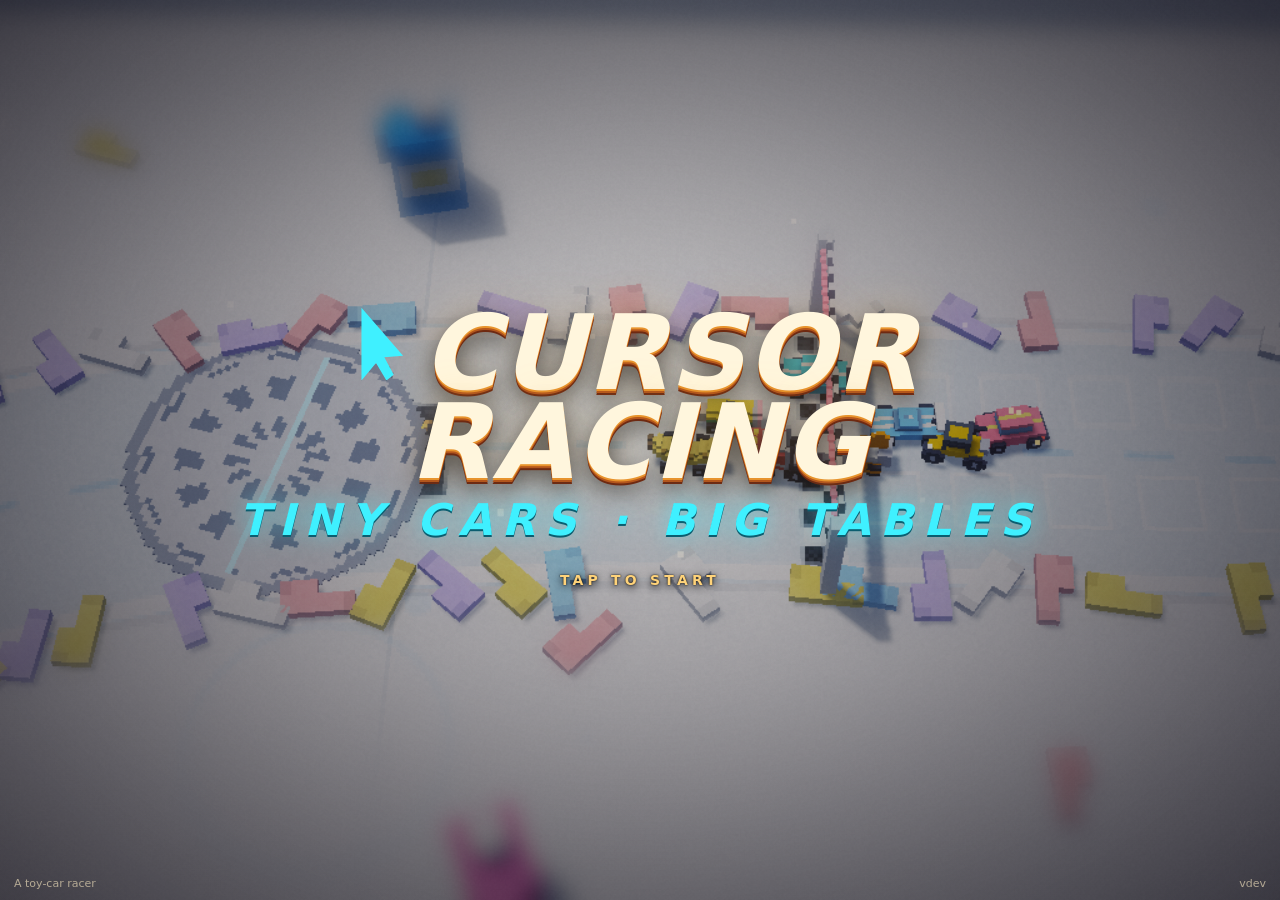
==== commit 20babccc: "1.9.10: updated icon" ====
--- a/index.html
+++ b/index.html
@@ -11,7 +11,7 @@
   <meta name="apple-mobile-web-app-title" content="Cursor Racing">
   <title>Cursor Racing</title>
   <link rel="manifest" href="manifest.webmanifest">
-  <link rel="icon" href="icons/icon.svg" type="image/svg+xml">
+  <link rel="icon" href="icons/favicon-64.png" type="image/png" sizes="64x64">
   <link rel="apple-touch-icon" href="icons/apple-touch-icon.png">
   <link rel="stylesheet" href="css/style.css">
 </head>
--- a/css/style.css
+++ b/css/style.css
@@ -64,14 +64,10 @@
 .ver { position: absolute; bottom: calc(10px + var(--safe-b)); right: calc(14px + var(--safe-r)); font-size: 11px; color: var(--muted); }
 .titlefoot { position: absolute; bottom: calc(10px + var(--safe-b)); left: calc(14px + var(--safe-l)); font-size: 11px; color: var(--muted); }
 
-/* main menu */
-.menu-grid { display: grid; grid-template-columns: repeat(2, 1fr); gap: 12px; }
-.menu-grid .btn { text-align: left; padding: 18px 16px; font-size: 17px; min-height: 84px; }
-.menu-grid .btn.wide { grid-column: span 2; }
-.menu-grid .btn .ico { float: right; font-size: 26px; opacity: .9; }
-@media (min-width: 760px) { .menu-grid { grid-template-columns: repeat(3, 1fr); } .menu-grid .btn.wide { grid-column: span 3; } }
-.menu-logo { font-size: clamp(30px, 7vw, 54px); margin: 4px 0 14px; text-align: left; }
-.menu-logo small { letter-spacing: .3em; }
+.cupdots { display: flex; align-items: center; gap: 4px; margin-top: 10px; font-family: system-ui, sans-serif; text-transform: none; letter-spacing: 0; }
+.cupdots i { width: 11px; height: 11px; border-radius: 50%; background: rgba(42, 22, 6, .22); box-shadow: inset 0 1px 2px rgba(0, 0, 0, .25); }
+.cupdots i.g1 { background: #fff3b0; box-shadow: 0 0 0 1px #8a5a00; } .cupdots i.g2 { background: #e9eef5; box-shadow: 0 0 0 1px #6b7280; } .cupdots i.g3 { background: #e0a46a; box-shadow: 0 0 0 1px #7a3e10; }
+.cupdots b { margin-left: 6px; font-size: 11px; font-weight: 700; opacity: .8; }
 
 /* cards */
 .cards { display: grid; grid-template-columns: repeat(auto-fill, minmax(200px, 1fr)); gap: 12px; }
@@ -131,6 +127,10 @@
 .hud-top { position: absolute; top: calc(8px + var(--safe-t)); left: calc(10px + var(--safe-l)); right: calc(10px + var(--safe-r)); display: flex; align-items: flex-start; gap: 10px; pointer-events: none; }
 .hud-box { background: rgba(10, 8, 22, 0.55); border: 1px solid rgba(255, 214, 140, .2); border-radius: 12px; padding: 6px 10px; backdrop-filter: blur(4px); -webkit-backdrop-filter: blur(4px); text-shadow: 0 1px 2px #000; }
 .hud-pos { font-family: var(--disp); font-weight: 900; font-style: italic; font-size: 38px; line-height: 1; color: #fff6dd; text-shadow: 0 2px 0 #e8932c, 0 3px 0 #6e2a12, 0 4px 10px #000; }
+.hud-gap { font-family: var(--disp); font-weight: 900; font-style: italic; line-height: 1; color: #fff6dd; text-shadow: 0 2px 4px #000; }
+.hud-gap small { display: block; font-family: inherit; font-style: normal; font-size: 10px; letter-spacing: .14em; color: #3ff0ff; margin-bottom: 2px; }
+.hud-gap span { font-size: 26px; font-variant-numeric: tabular-nums; }
+.hud-gap.ahead span { color: #69f0a0; } .hud-gap.behind span { color: #ff8a8a; }
 .hud-pos sup { font-size: 16px; margin-left: 1px; }
 .hud-pos small { font-size: 14px; color: var(--muted); text-shadow: none; margin-left: 3px; font-style: normal; }
 .hud-lap { font-weight: 800; font-size: 13px; letter-spacing: .1em; } .hud-time { font-variant-numeric: tabular-nums; font-size: 13px; color: var(--muted); }
@@ -157,12 +157,12 @@
 .tbtn { position: absolute; border-radius: 50%; border: 2px solid rgba(255, 255, 255, .28); background: rgba(10, 8, 22, .35); display: grid; place-items: center;
   font-weight: 900; font-size: 12px; letter-spacing: .1em; color: rgba(255, 255, 255, .9); backdrop-filter: blur(2px); -webkit-backdrop-filter: blur(2px); text-shadow: 0 1px 2px #000; }
 .tbtn.on { background: rgba(255, 211, 122, .4); border-color: var(--gold); }
-.tbtn.boost { width: 86px; height: 86px; right: calc(22px + var(--safe-r)); bottom: calc(26px + var(--safe-b)); border-color: rgba(255, 180, 80, .6); }
+.tbtn.boost { width: 86px; height: 86px; right: calc(40px + var(--safe-r)); bottom: calc(26px + var(--safe-b)); border-color: rgba(255, 180, 80, .6); }
 .tbtn.boost .ring { position: absolute; inset: -6px; border-radius: 50%; background: conic-gradient(#ffd43b var(--p, 0%), transparent 0); -webkit-mask: radial-gradient(circle, transparent 58%, #000 60%); mask: radial-gradient(circle, transparent 58%, #000 60%); }
-.tbtn.brake { width: 66px; height: 66px; right: calc(122px + var(--safe-r)); bottom: calc(22px + var(--safe-b)); }
+.tbtn.brake { width: 66px; height: 66px; right: calc(140px + var(--safe-r)); bottom: calc(22px + var(--safe-b)); }
 .tbtn.gas { width: 76px; height: 76px; right: calc(30px + var(--safe-r)); bottom: calc(128px + var(--safe-b)); }
 .tbtn.left, .tbtn.right { width: 78px; height: 78px; bottom: calc(26px + var(--safe-b)); font-size: 26px; }
-.tbtn.left { left: calc(20px + var(--safe-l)); } .tbtn.right { left: calc(112px + var(--safe-l)); }
+.tbtn.left { left: calc(40px + var(--safe-l)); } .tbtn.right { left: calc(132px + var(--safe-l)); }
 .stick-base { position: absolute; width: 120px; height: 120px; margin: -60px 0 0 -60px; border-radius: 50%; border: 2px solid rgba(255, 255, 255, .25); background: radial-gradient(circle, rgba(63, 240, 255, .12), rgba(10, 8, 22, .25)); pointer-events: none; display: none; }
 .stick-knob { position: absolute; left: 50%; top: 50%; width: 52px; height: 52px; margin: -26px 0 0 -26px; border-radius: 50%; background: radial-gradient(circle at 40% 35%, #c9fbff, #3ff0ff 60%, #148da3); box-shadow: 0 0 16px rgba(63, 240, 255, .6); }
 .stick-hint { position: absolute; left: calc(20px + var(--safe-l)); bottom: calc(30px + var(--safe-b)); font-size: 11px; font-weight: 800; letter-spacing: .14em; color: rgba(255, 255, 255, .55); text-transform: uppercase; pointer-events: none; }
@@ -204,7 +204,7 @@
 .hud-board i { width: 8px; height: 8px; border-radius: 2px; display: inline-block; }
 .hud-song { position: absolute; left: 50%; bottom: calc(14px + var(--safe-b)); transform: translateX(-50%); font-size: 12px; font-weight: 700; color: var(--muted); opacity: 0; animation: songIn 5s ease 1s both; pointer-events: none; text-shadow: 0 1px 2px #000; white-space: nowrap; }
 @keyframes songIn { 10%, 75% { opacity: .9; } 100% { opacity: 0; } }
-.tbtn.itembtn { width: 64px; height: 64px; right: calc(118px + var(--safe-r)); bottom: calc(100px + var(--safe-b)); font-size: 22px; }
+.tbtn.itembtn { width: 64px; height: 64px; right: calc(136px + var(--safe-r)); bottom: calc(100px + var(--safe-b)); font-size: 22px; }
 .tbtn.itembtn.full { border-color: var(--gold); background: rgba(255, 211, 122, .3); }
 @media (max-height: 520px) { .hud-board { display: none; } }
 /* garage car picker */
@@ -262,7 +262,7 @@
 details.dev summary { cursor: pointer; font-weight: 800; font-size: 13px; letter-spacing: .1em; text-transform: uppercase; color: var(--muted); }
 details.dev .actions { margin-top: 8px; }
 /* fixed joystick, bottom-left */
-.stick-base.fixed { display: block; left: calc(86px + var(--safe-l)); top: calc(100% - 92px - var(--safe-b)); opacity: .85; transition: opacity .2s; }
+.stick-base.fixed { display: block; left: calc(110px + var(--safe-l)); top: calc(100% - 92px - var(--safe-b)); opacity: .85; transition: opacity .2s; }
 .stick-base.fixed.on { opacity: 1; }
 .stick-base.fixed .stick-knob { transition: transform .08s ease-out; }
 .stick-base.fixed.on .stick-knob { transition: none; }
@@ -270,22 +270,16 @@
 .stick-base.fixed.used > span { display: none; }
 /* short landscape screens */
 @media (max-height: 520px) {
-  .menu-grid .btn { min-height: 60px; padding: 11px 14px; font-size: 15px; }
-  .menu-logo { margin: 0 0 8px; font-size: 30px; }
   .showcase { min-height: 0; }
   .showcase canvas { width: auto; max-width: 80%; max-height: 130px; }
   .logo { font-size: clamp(40px, 13vh, 80px); }
   .tap { margin-top: 18px; }
   .hud-pos { font-size: 30px; }
   .minimap { width: 96px; }
-  .stick-base.fixed { left: calc(80px + var(--safe-l)); top: calc(100% - 82px - var(--safe-b)); }
+  .stick-base.fixed { left: calc(108px + var(--safe-l)); top: calc(100% - 82px - var(--safe-b)); }
   .modal .panel { max-height: 94vh; padding: 10px 14px; }
   .modal .actions .btn { padding: 9px 14px; }
 }
-/* main menu footer: the lesser screens as a slim row */
-.menu-foot { display: flex; flex-wrap: wrap; gap: 8px; align-items: center; margin-top: 14px; }
-.menu-foot .btn { padding: 9px 12px; font-size: 12px; }
-.menu-foot .muted { white-space: nowrap; }
 /* side-by-side layout helpers (stacked in portrait) */
 .split > aside .side-note { margin: 10px 2px 12px; }
 .mirror-row { margin: 0 0 4px; flex-wrap: wrap; }
@@ -307,17 +301,6 @@
   .topbar h1 { font-size: 17px; }
   .topbar .btn { padding: 7px 10px; }
   .coins { padding: 5px 10px; font-size: 13px; }
-  /* main menu: championship tall on the left, five tiles beside it, the rest in the footer */
-  .menu-logo { font-size: 26px; margin: 0 0 8px; }
-  .menu-grid { grid-template-columns: 1.35fr 1fr 1fr 1fr; gap: 8px; }
-  .menu-grid .btn.wide, #m-champ { grid-column: 1; grid-row: 1 / span 2; display: flex; flex-direction: column; justify-content: flex-end; font-size: 20px; padding: 14px; }
-  #m-champ .ico { position: absolute; top: 12px; right: 14px; font-size: 34px; }
-  .menu-grid .btn { min-height: 0; height: auto; padding: 10px 12px; font-size: 14px; }
-  .menu-grid .btn:not(#m-champ) .sub { display: none; }
-  .menu-grid .btn .ico { font-size: 20px; }
-  .menu-grid .btn:not(#m-champ) { display: flex; flex-direction: column-reverse; align-items: flex-start; justify-content: space-between; min-height: 76px; }
-  .menu-grid .btn:not(#m-champ) .ico { float: none; align-self: flex-end; margin-bottom: 2px; }
-  .menu-foot { margin-top: 10px; }
   /* options beside the cards on Championship and the track picker */
   .split { display: grid; grid-template-columns: minmax(230px, 270px) 1fr; gap: 12px; align-items: start; }
   .split > aside { position: sticky; top: 0; }
@@ -376,10 +359,138 @@
 }
 /* very short (small phones sideways) */
 @media (orientation: landscape) and (max-height: 380px) {
-  .menu-grid .btn:not(#m-champ) { min-height: 64px; }
   .hud-coach { width: min(330px, calc(100vw - 380px)); }
 }
 @media (orientation: landscape) and (max-height: 600px) {
   #scr-settings .set { grid-template-columns: 1fr; gap: 6px; align-content: start; }
   #scr-settings .set > :last-child { justify-self: start; }
 }
+
+/* the stick and buttons sit clear of the screen edges, where phones start their back gesture */
+.tbtn.itembtn.full { font-size: 30px; }
+
+.tt-track { font-size: 15px; margin: 0 0 8px; }
+.tt-laps td.ahead { color: #69f0a0; font-weight: 700; } .tt-laps td.behind { color: #ff9a9a; }
+.split > aside .side-note.panel { padding: 10px 12px; line-height: 1.45; }
+
+/* ===== main menu =====
+   Sideways: a rail on the left (logo, coins and the garage screens), the Championship banner, three race cards
+   and your car. The whole thing is capped at about phone size and centered, so bigger screens get the same
+   layout rather than giant cards. Upright: one column. */
+#scr-menu.active { display: flex; flex-direction: column; }
+#scr-menu { background: linear-gradient(90deg, rgba(13, 11, 26, .72), rgba(13, 11, 26, .25) 45%, rgba(13, 11, 26, .6)); }
+.menu { --glass: rgba(20, 17, 40, .58); --edge: rgba(255, 255, 255, .09); width: 100%; max-width: 560px; margin: auto; display: grid; gap: 10px;
+  grid-template-columns: minmax(0, 1fr); grid-template-areas: "top" "champ" "quick" "tt" "ko" "car" "more"; }
+.menu-top { grid-area: top; display: flex; flex-wrap: wrap; align-items: center; gap: 6px 10px; min-width: 0; }
+.menu-top .menu-logo { width: 100%; font-size: 30px; margin: 0; white-space: nowrap; text-align: left; }
+.menu-stats { font-size: 11px; color: var(--muted); white-space: nowrap; }
+.menu-inst { padding: 6px 10px; font-size: 11px; }
+
+/* tiles: dark glass with a hairline edge */
+.mtile { appearance: none; position: relative; display: grid; text-align: left; cursor: pointer; min-width: 0; min-height: 0; overflow: hidden;
+  border: 1px solid var(--edge); border-radius: 16px; background: var(--glass); backdrop-filter: blur(12px) saturate(1.2); -webkit-backdrop-filter: blur(12px) saturate(1.2);
+  color: var(--text); padding: 12px 14px; transition: transform .12s ease, background .15s ease, border-color .15s ease; }
+.mtile:hover { background: rgba(36, 31, 70, .66); border-color: rgba(255, 255, 255, .18); }
+.mtile:active { transform: scale(.97); }
+.mtile .ico { display: grid; place-items: center; width: 38px; height: 38px; border-radius: 12px; font-size: 20px; background: rgba(255, 255, 255, .07); }
+.mtile .ttl { font-family: var(--disp); font-weight: 800; font-size: 15px; letter-spacing: .01em; line-height: 1.15; }
+.mtile .sub { font-size: 11.5px; color: var(--muted); line-height: 1.3; overflow: hidden; display: -webkit-box; -webkit-line-clamp: 2; -webkit-box-orient: vertical; }
+.mtile .chev, .mtile .kick, .mtile .cta { display: none; }
+.kick { font-size: 9.5px; font-weight: 800; letter-spacing: .18em; text-transform: uppercase; }
+
+/* Championship: the one bright thing on the screen, as a banner */
+.menu-champ { grid-area: champ; grid-template-columns: auto minmax(0, 1fr) auto; column-gap: 14px; row-gap: 3px; align-items: center; padding: 12px 16px;
+  background: linear-gradient(135deg, #ffd98a 0%, #f2a33a 55%, #e2742a 100%); color: #2a1606; border-color: rgba(255, 241, 201, .9); box-shadow: 0 10px 30px rgba(240, 150, 50, .25); }
+.menu-champ:hover { background: linear-gradient(135deg, #ffe2a0 0%, #f6ae48 55%, #e8803a 100%); border-color: #fff1c9; }
+.menu-champ .ico { grid-row: 1 / span 4; width: 46px; height: 46px; border-radius: 14px; font-size: 24px; background: rgba(255, 255, 255, .35); }
+.menu-champ .kick, .menu-champ .ttl, .menu-champ .sub, .menu-champ .cupdots { grid-column: 2; }
+.menu-champ .kick { display: block; opacity: .65; }
+.menu-champ .ttl { font-size: 22px; text-transform: uppercase; font-style: italic; }
+.menu-champ .sub { color: rgba(42, 22, 6, .78); }
+.menu-champ .cupdots { margin-top: 2px; }
+.menu-champ .cta { display: inline-flex; grid-column: 3; grid-row: 1 / span 4; padding: 10px 18px; border-radius: 999px; background: #2a1606; color: #ffd98a;
+  font-family: var(--disp); font-weight: 800; font-size: 13px; letter-spacing: .1em; text-transform: uppercase; white-space: nowrap; }
+
+/* race cards: header, a big number, then chips with your current settings, over a faded sketch of a track */
+.ac-red { --ac: #ff6b6b; } .ac-cyan { --ac: #3ff0ff; } .ac-pink { --ac: #f783ff; }
+#m-quick { grid-area: quick; } #m-tt { grid-area: tt; } #m-ko { grid-area: ko; }
+.menu-play { grid-template-columns: 40px minmax(0, 1fr); grid-template-rows: auto auto 1fr auto auto; column-gap: 10px; row-gap: 2px; justify-items: start; padding: 12px; min-height: 132px; }
+.menu-play::after { content: ""; position: absolute; inset: auto 0 0 0; height: 60%; background: linear-gradient(0deg, color-mix(in srgb, var(--ac) 16%, transparent), transparent); pointer-events: none; }
+.menu-play > :not(.mart) { position: relative; z-index: 1; }
+.menu-play .ico { grid-column: 1; grid-row: 1 / span 2; width: 40px; height: 40px; align-self: center; background: color-mix(in srgb, var(--ac) 22%, transparent); }
+.menu-play .ttl { grid-column: 2; align-self: end; font-size: 16px; }
+.menu-play .sub { grid-column: 2; font-size: 11px; }
+.mart { position: absolute; inset: 0; background-size: cover; background-position: center; opacity: .4; image-rendering: pixelated;
+  -webkit-mask-image: linear-gradient(180deg, transparent 0%, #000 45%, #000 70%, transparent 100%); mask-image: linear-gradient(180deg, transparent 0%, #000 45%, #000 70%, transparent 100%); }
+.mstat { grid-column: 1 / -1; grid-row: 4; display: flex; align-items: baseline; gap: 6px; font-size: 11px; color: var(--muted); margin-top: 6px; }
+.mstat b { font-family: var(--disp); font-size: 22px; font-weight: 900; font-style: italic; color: var(--text); text-shadow: 0 2px 6px rgba(0, 0, 0, .8); }
+.mchips { grid-column: 1 / -1; grid-row: 5; display: flex; flex-wrap: wrap; gap: 4px; margin-top: 6px; }
+.mchips i { font-style: normal; font-size: 10.5px; font-weight: 600; padding: 3px 8px; border-radius: 999px; background: rgba(255, 255, 255, .07); border: 1px solid rgba(255, 255, 255, .09); color: #e9e2d2; white-space: nowrap; }
+.mchips i:first-child { border-color: color-mix(in srgb, var(--ac) 45%, transparent); background: color-mix(in srgb, var(--ac) 14%, transparent); }
+
+/* your car */
+.menu-car { grid-area: car; appearance: none; display: flex; align-items: center; gap: 14px; text-align: left; cursor: pointer; color: var(--text); min-width: 0; overflow: hidden;
+  padding: 6px 14px 6px 8px; border-radius: 16px; border: 1px solid var(--edge); background: var(--glass); backdrop-filter: blur(12px); -webkit-backdrop-filter: blur(12px); transition: transform .12s ease; }
+.menu-car:hover { border-color: rgba(255, 255, 255, .18); }
+.menu-car:active { transform: scale(.98); }
+.menu-car img { height: 42px; image-rendering: pixelated; filter: drop-shadow(0 3px 4px rgba(0, 0, 0, .5)); }
+.menu-car-t { display: flex; flex-direction: column; min-width: 0; }
+.menu-car-t .kick { color: var(--muted); }
+.menu-car-t b { font-family: var(--disp); font-size: 16px; white-space: nowrap; overflow: hidden; text-overflow: ellipsis; }
+.menu-car-u { display: flex; gap: 14px; font-size: 10.5px; color: var(--muted); margin-left: 6px; }
+.menu-car-u > span { display: flex; flex-direction: column; gap: 3px; }
+.pips { display: flex; gap: 2px; } .pips i { width: 12px; height: 4px; border-radius: 2px; background: rgba(255, 255, 255, .14); }
+.pips i.on { background: var(--cyan); box-shadow: 0 0 6px rgba(63, 240, 255, .5); }
+.menu-car .cta2 { margin-left: auto; font-family: var(--disp); font-weight: 800; font-size: 12px; letter-spacing: .08em; text-transform: uppercase; color: var(--cyan); white-space: nowrap; }
+
+/* garage, shop, records, lesson, settings: slim rows */
+.menu-more { grid-area: more; display: grid; grid-template-columns: 1fr 1fr; gap: 8px; min-height: 0; }
+.menu-more .mtile { grid-template-columns: 30px minmax(0, 1fr) 10px; column-gap: 10px; align-items: center; align-content: center; padding: 7px 10px; border-radius: 12px; }
+.menu-more .ico { grid-row: span 2; width: 30px; height: 30px; font-size: 16px; border-radius: 9px; }
+.menu-more .ttl { font-size: 13px; }
+.menu-more .sub { font-size: 10.5px; line-height: 1.25; }
+.menu-more .chev { display: block; grid-column: 3; grid-row: 1 / span 2; color: var(--muted); font-size: 18px; }
+.menu-more .mtile:last-child:nth-child(odd) { grid-column: 1 / -1; }
+
+@media (orientation: landscape) {
+  .menu { max-width: 920px; height: min(calc(100dvh - 32px - var(--safe-t) - var(--safe-b)), 392px);
+    grid-template-columns: 236px repeat(3, minmax(0, 1fr)); grid-template-rows: auto minmax(0, 1fr) auto;
+    grid-template-areas: "top champ champ champ" "more quick tt ko" "more car car car"; }
+  .menu-top { align-content: center; }
+  .menu-top .menu-logo { font-size: 25px; }
+  .menu-champ .sub { -webkit-line-clamp: 1; }
+  .menu-play { min-height: 0; }
+  .menu-more { grid-template-columns: minmax(0, 1fr); grid-template-rows: repeat(5, minmax(0, 1fr)); gap: 6px; }
+  .menu-more .mtile { padding: 5px 10px; }
+  .menu-more .mtile:last-child:nth-child(odd) { grid-column: auto; }
+}
+/* narrow sideways screens: a slimmer rail and smaller type */
+@media (orientation: landscape) and (max-width: 780px) {
+  .menu { grid-template-columns: 196px repeat(3, minmax(0, 1fr)); gap: 8px; }
+  .menu-top .menu-logo { font-size: 21px; }
+  .menu-champ { padding: 10px 12px; column-gap: 10px; } .menu-champ .ttl { font-size: 18px; } .menu-champ .ico { width: 38px; height: 38px; font-size: 20px; }
+  .menu-champ .cta { padding: 8px 12px; font-size: 12px; }
+  .menu-play { padding: 10px; grid-template-columns: 32px minmax(0, 1fr); column-gap: 8px; } .menu-play .ico { width: 32px; height: 32px; font-size: 17px; border-radius: 10px; }
+  .menu-play .ttl { font-size: 14px; } .menu-play .sub { -webkit-line-clamp: 3; } .mstat b { font-size: 19px; } .mchips i { font-size: 10px; padding: 2px 6px; }
+  .menu-car { gap: 10px; } .menu-car-u { gap: 10px; margin-left: 0; } .pips i { width: 8px; }
+}
+@media (orientation: landscape) and (max-height: 380px) {
+  .menu-stats { font-size: 10px; }
+  .menu-champ { row-gap: 1px; padding-top: 8px; padding-bottom: 8px; }
+  .menu-car img { height: 34px; }
+  .menu-more { gap: 5px; }
+  .menu-more .mtile { padding: 2px 8px; row-gap: 0; column-gap: 8px; }
+  .menu-more .ttl { font-size: 12.5px; }
+  .menu-more .sub { font-size: 10px; line-height: 1.15; }
+}
+@media (orientation: portrait) {
+  .menu-car { gap: 8px; padding: 6px 10px 6px 6px; }
+  .menu-car img { height: 36px; }
+  .menu-car .cta2 { font-size: 11px; }
+  .menu-car-t { flex-shrink: 0; }
+  .menu-car-u { gap: 8px; margin-left: 0; }
+  .pips i { width: 7px; }
+}
+@media (orientation: portrait) and (max-width: 380px) {
+  .menu-car-u { gap: 6px; } .pips i { width: 5px; }
+}
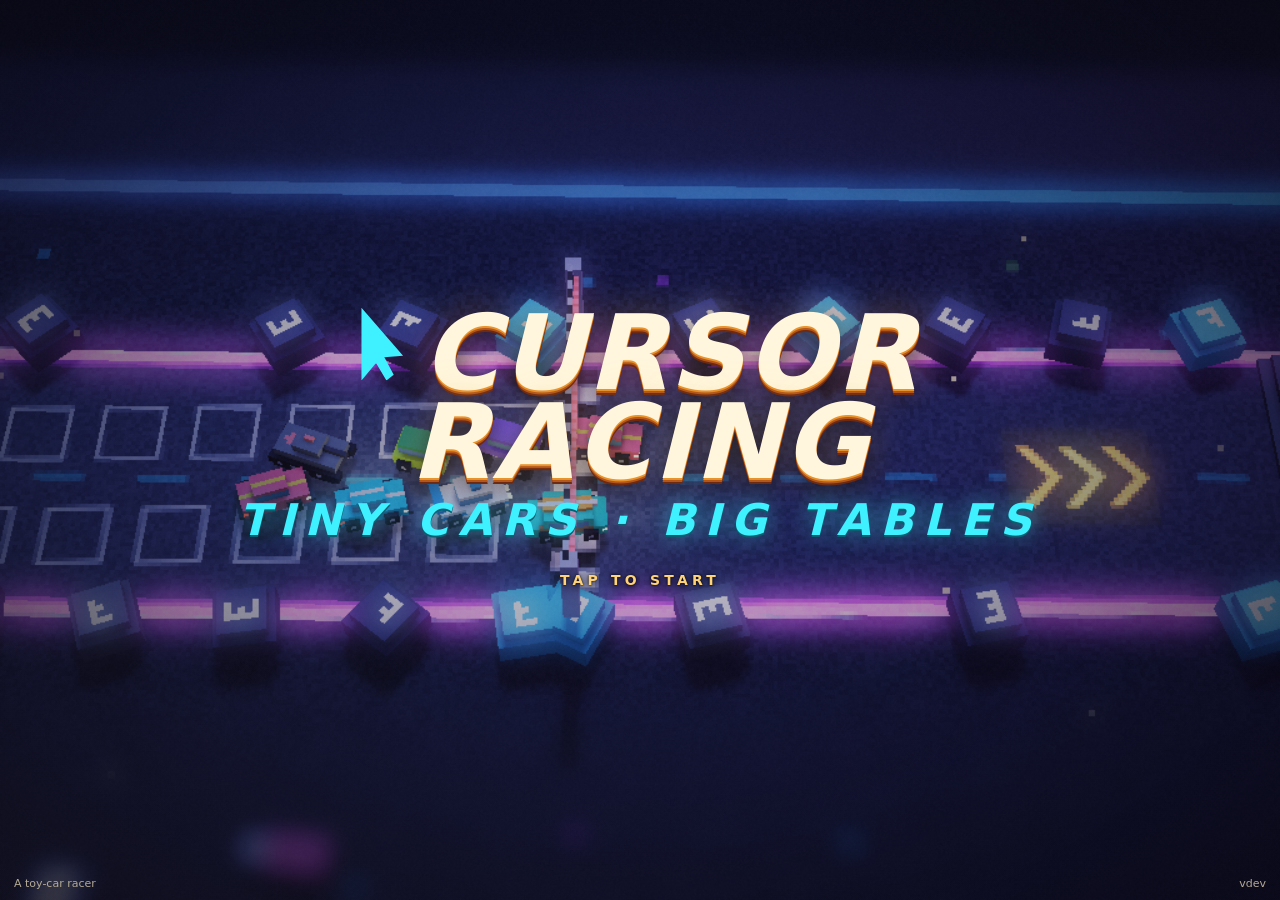
==== commit af29595f: "1.10: added car damage and destruction derby mode" ====
--- a/index.html
+++ b/index.html
@@ -14,6 +14,7 @@
   <link rel="icon" href="icons/favicon-64.png" type="image/png" sizes="64x64">
   <link rel="apple-touch-icon" href="icons/apple-touch-icon.png">
   <link rel="stylesheet" href="css/style.css">
+  <link rel="stylesheet" href="css/derby.css">
 </head>
 <body>
   <canvas id="cv" aria-label="Race track"></canvas>
@@ -22,6 +23,7 @@
     <section id="scr-menu" class="screen"></section>
     <section id="scr-cups" class="screen"></section>
     <section id="scr-tracks" class="screen"></section>
+    <section id="scr-arenas" class="screen"></section>
     <section id="scr-garage" class="screen"></section>
     <section id="scr-shop" class="screen"></section>
     <section id="scr-records" class="screen"></section>
@@ -40,11 +42,13 @@
   <script src="js/models.js"></script>
   <script src="js/tracks.js"></script>
   <script src="js/world.js"></script>
+  <script src="js/arena.js"></script>
   <script src="js/render.js"></script>
   <script src="js/audio.js"></script>
   <script src="js/save.js"></script>
   <script src="js/extras.js"></script>
   <script src="js/game.js"></script>
+  <script src="js/derby.js"></script>
   <script src="js/ui.js"></script>
   <script src="js/main.js"></script>
 </body>
--- a/css/derby.css
+++ b/css/derby.css
@@ -0,0 +1,43 @@
+/* Cursor Racing — Demolition Derby: the fourth play card on the main menu, the arena list, derby HUD and results. */
+
+/* main menu: a fourth card next to Quick Race, Time Trial and Knockout */
+.ac-orange { --ac: #ff922b; }
+#m-derby { grid-area: derby; }
+.menu { grid-template-areas: "top" "champ" "quick" "tt" "ko" "derby" "car" "more"; }
+@media (orientation: landscape) {
+  .menu { grid-template-columns: 236px repeat(4, minmax(0, 1fr)); grid-template-areas: "top champ champ champ champ" "more quick tt ko derby" "more car car car car"; }
+}
+@media (orientation: landscape) and (max-width: 780px) {
+  .menu { grid-template-columns: 196px repeat(4, minmax(0, 1fr)); }
+}
+
+/* arena list */
+.setup { margin-bottom: 12px; }
+.cards.arenas { grid-template-columns: repeat(auto-fill, minmax(210px, 1fr)); }
+.cards.arenas .thumb { object-fit: cover; image-rendering: auto; }
+
+/* results payout */
+.payout { margin-top: 4px; font-size: 13px; } .payout td { padding: 4px 8px; }
+
+/* HUD */
+.dhud { min-width: 150px; }
+.hud-left { font-family: var(--disp); font-weight: 900; font-style: italic; font-size: 34px; line-height: 1; color: #fff6dd; text-shadow: 0 2px 0 #e8632c, 0 3px 0 #6e1a12, 0 4px 10px #000; }
+.hud-left small { font-size: 12px; letter-spacing: .16em; margin-left: 4px; color: var(--muted); text-shadow: none; font-style: normal; }
+.hpbar { position: relative; width: 150px; height: 16px; margin-top: 6px; border-radius: 6px; background: rgba(0, 0, 0, .5); border: 1px solid rgba(255, 255, 255, .2); overflow: hidden; }
+.hpbar i { display: block; height: 100%; width: 100%; background: linear-gradient(90deg, #2fbf71, #69f0ae); transition: width .15s ease; }
+.hpbar.low i { background: linear-gradient(90deg, #e8932c, #ffd37a); }
+.hpbar.crit i { background: linear-gradient(90deg, #c2203a, #ff4d6d); animation: pulse .35s ease-in-out infinite alternate; }
+.hpbar span { position: absolute; inset: 0; display: grid; place-items: center; font-size: 11px; font-weight: 900; text-shadow: 0 1px 2px #000; }
+.dhud .boostbar { width: 150px; }
+.hud-time.sd { color: #ff6b6b; font-weight: 800; }
+.hud-msg div.hit { font-size: clamp(22px, 5vw, 38px); color: #ffe0b3; text-shadow: 0 3px 0 #e8632c, 0 5px 0 #5c1a0f, 0 8px 18px rgba(0, 0, 0, .7); }
+.hud-spec { position: absolute; left: 50%; bottom: calc(18px + var(--safe-b)); transform: translateX(-50%); display: flex; gap: 10px; align-items: center; pointer-events: auto;
+  background: rgba(10, 8, 22, .6); border: 1px solid var(--line); border-radius: 12px; padding: 6px 8px 6px 14px; font-weight: 800; font-size: 13px; white-space: nowrap; z-index: 2; }
+.hud-spec.hidden { display: none; }
+.hp-layer { position: absolute; inset: 0; pointer-events: none; overflow: hidden; }
+.hp-tag { position: absolute; left: 0; top: 0; margin: -20px 0 0 -22px; width: 44px; text-align: center; font-size: 9px; font-weight: 800; letter-spacing: .04em; text-shadow: 0 1px 2px #000; color: #f5efe1; will-change: transform; }
+.hp-tag b { display: block; white-space: nowrap; overflow: hidden; text-overflow: ellipsis; opacity: .85; }
+.hp-tag i { display: block; height: 5px; border-radius: 3px; background: rgba(0, 0, 0, .55); border: 1px solid rgba(255, 255, 255, .25); overflow: hidden; margin-top: 1px; }
+.hp-tag u { display: block; height: 100%; width: 100%; background: #69f0ae; }
+.hp-tag.me b { color: var(--cyan); }
+.hp-tag.me i { border-color: rgba(63, 240, 255, .6); }
